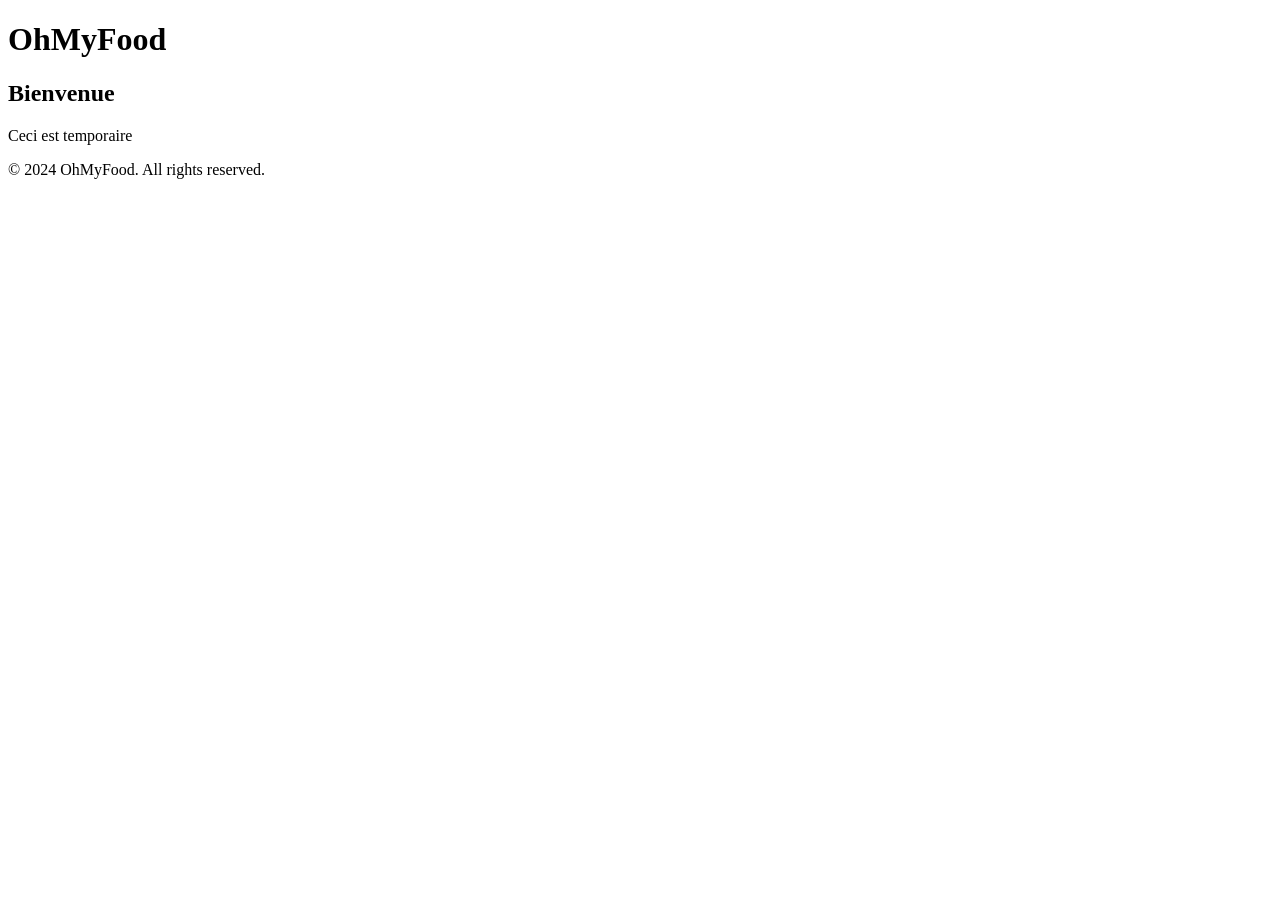
==== index.html @ 4b236a18 "modif test" ====
<!DOCTYPE html>
<html lang="fr">
<head>
    <meta charset="UTF-8">
    <meta name="viewport" content="width=device-width, initial-scale=1.0">
    <title>OhMyFood</title>
    <link rel="stylesheet" href="styles.css">
</head>
<body>
    <header>
        <h1>OhMyFood</h1>
    </header>
    <main>
        <section>
            <h2>Bienvenue</h2>
            <p>Ceci est temporaire</p>
        </section>
    </main>
    <footer>
        <p>&copy; 2024 OhMyFood. All rights reserved.</p>
    </footer>
</body>
</html>
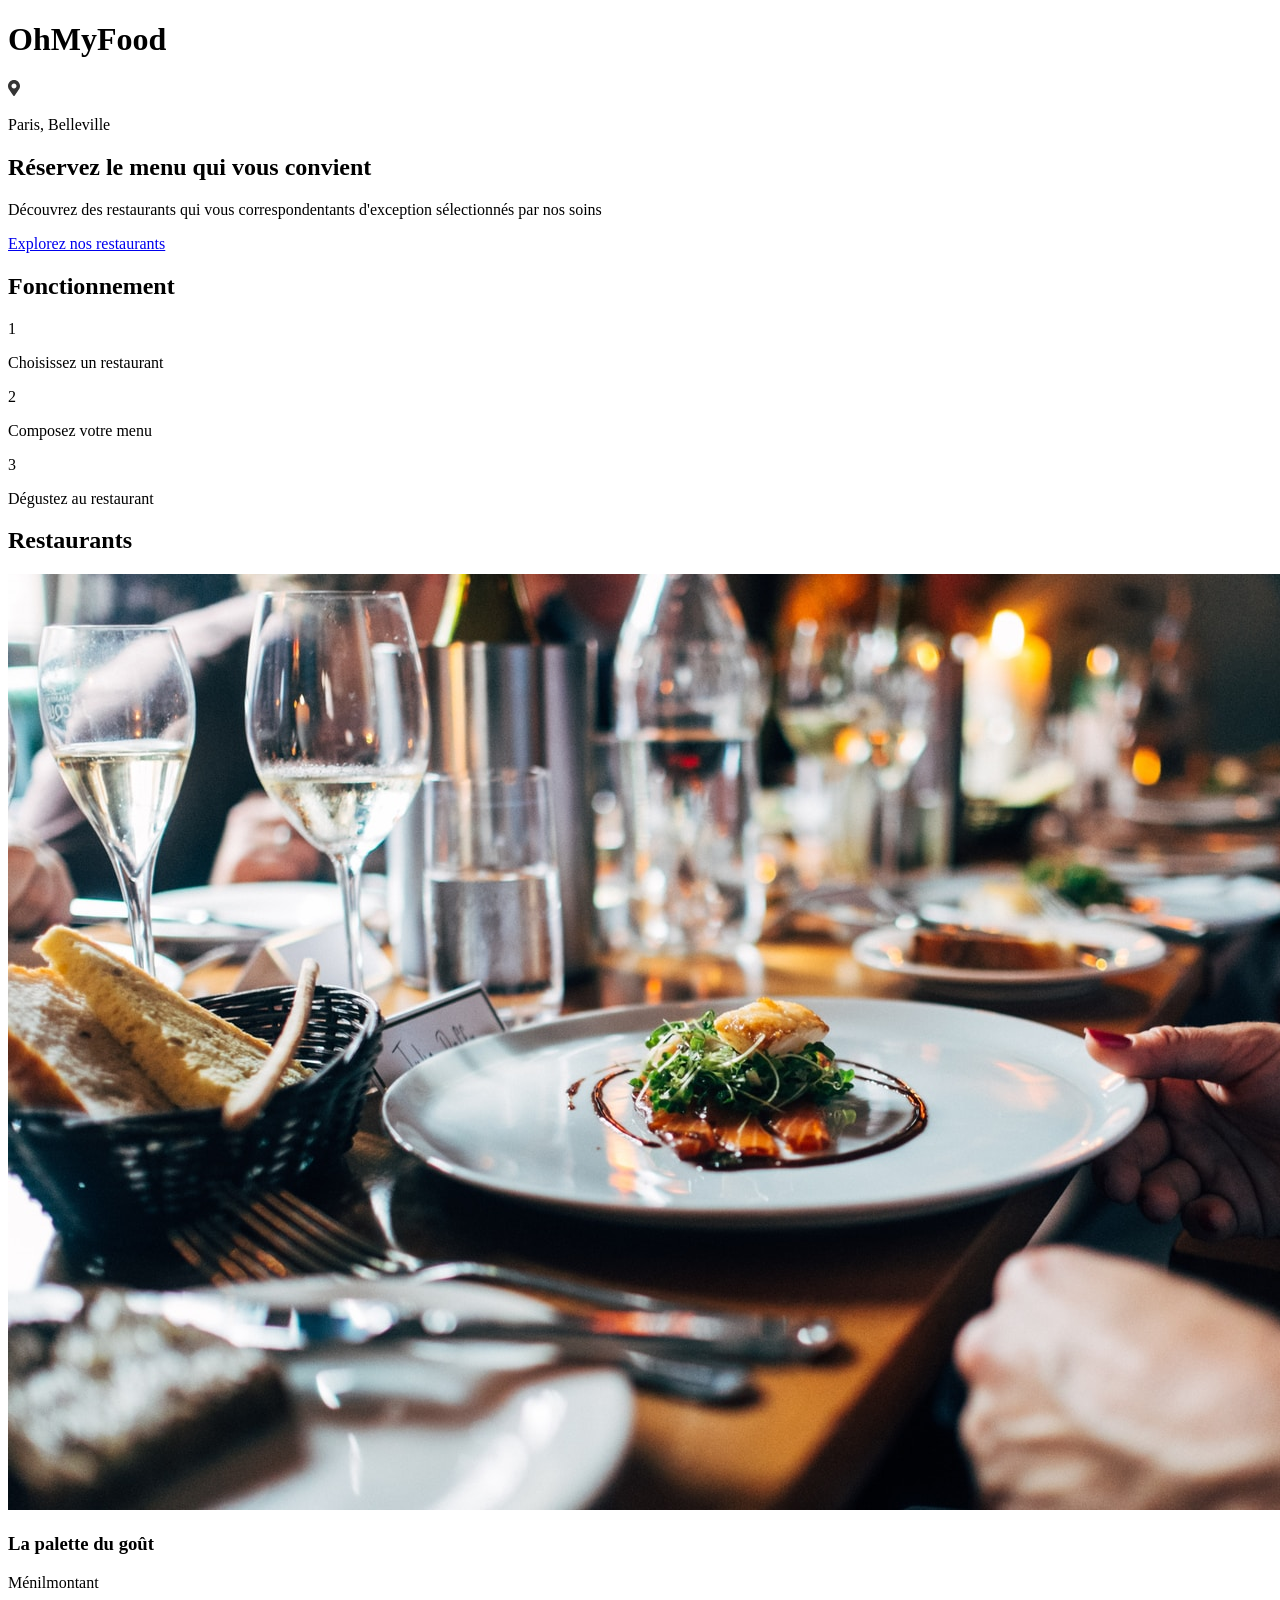
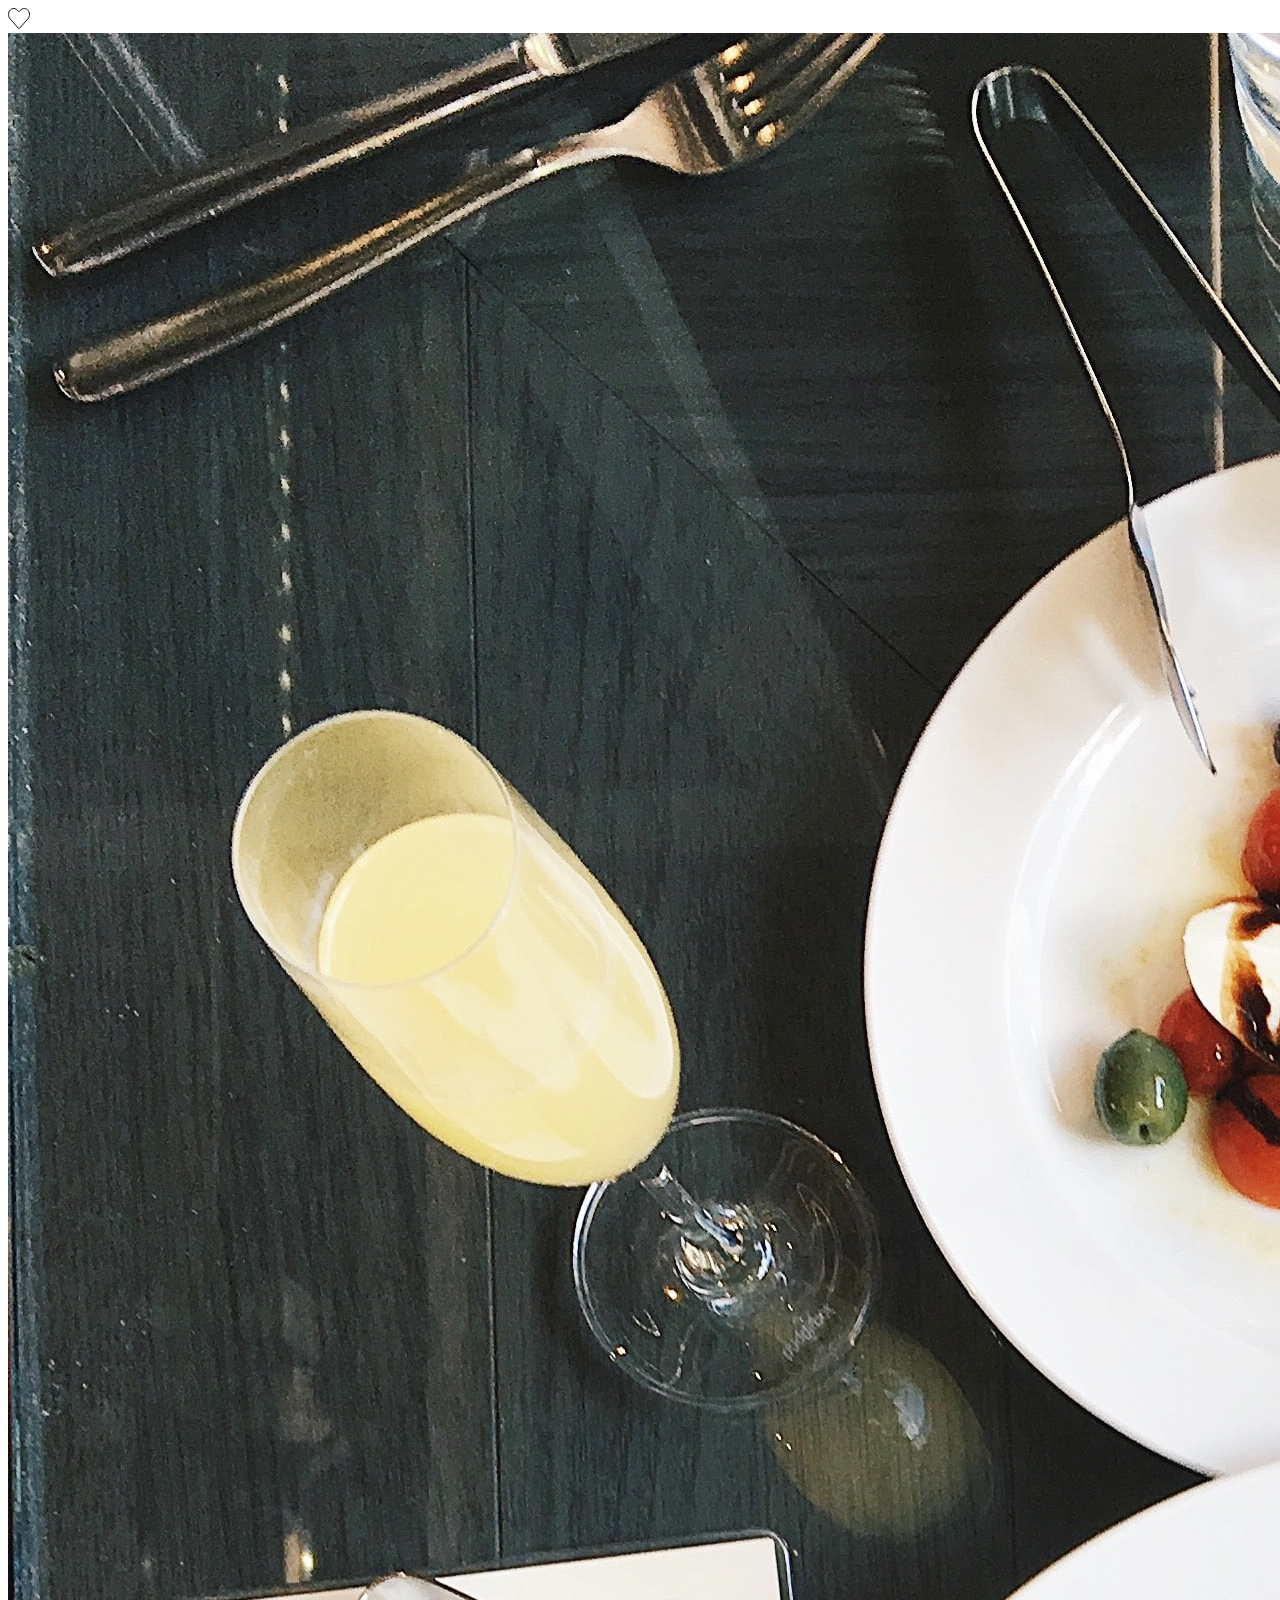
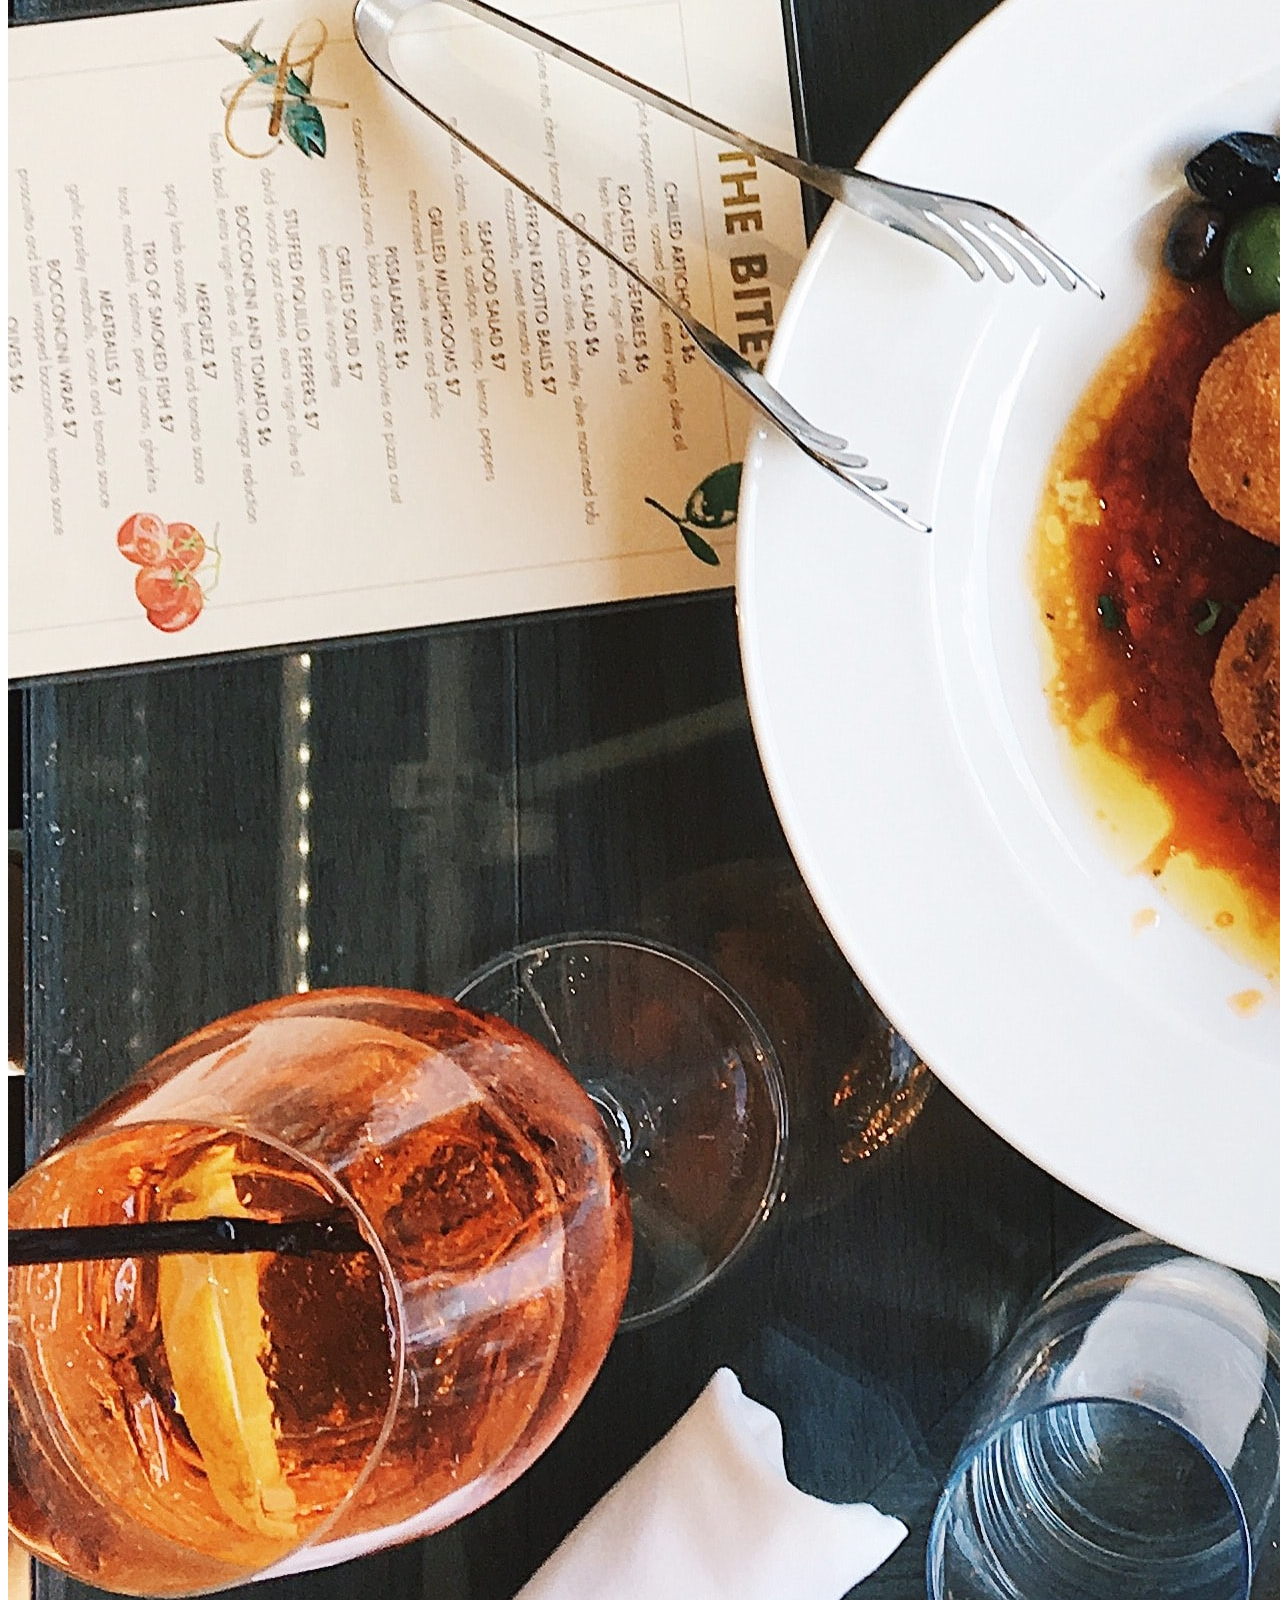
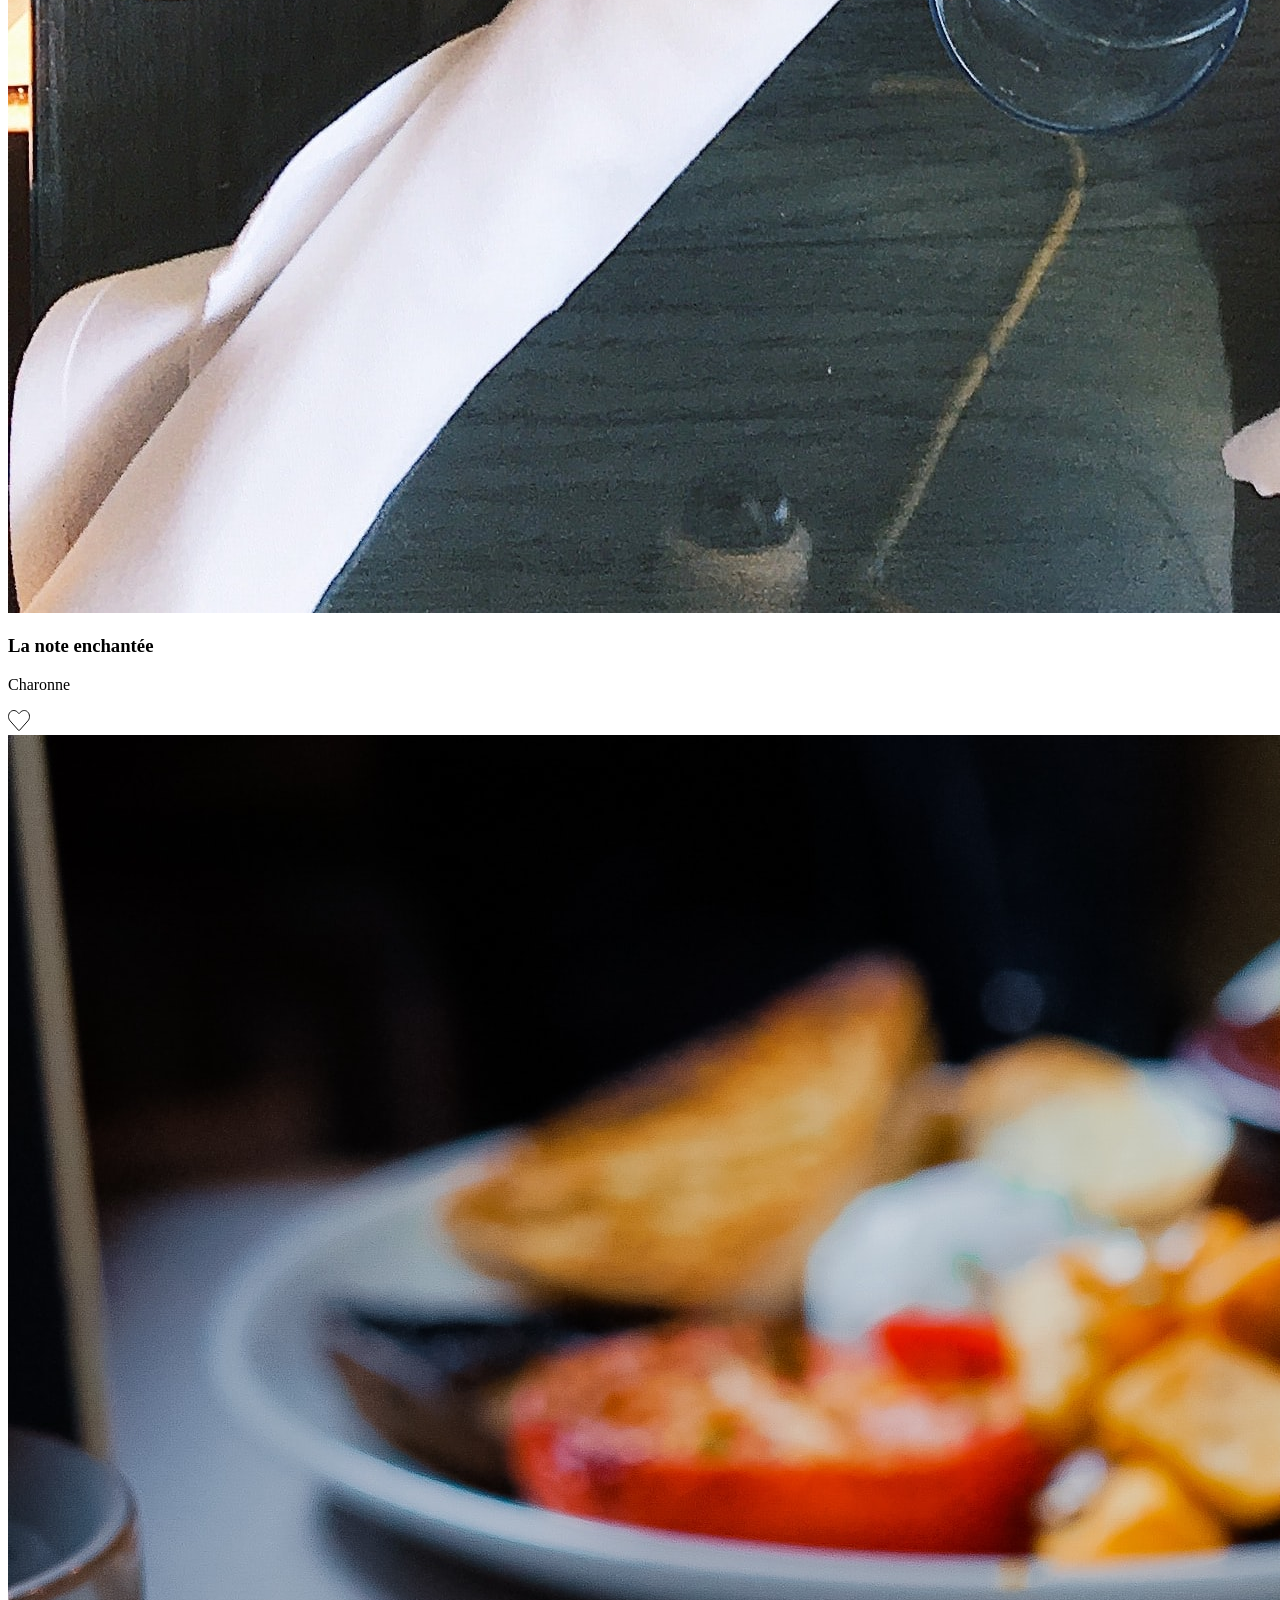
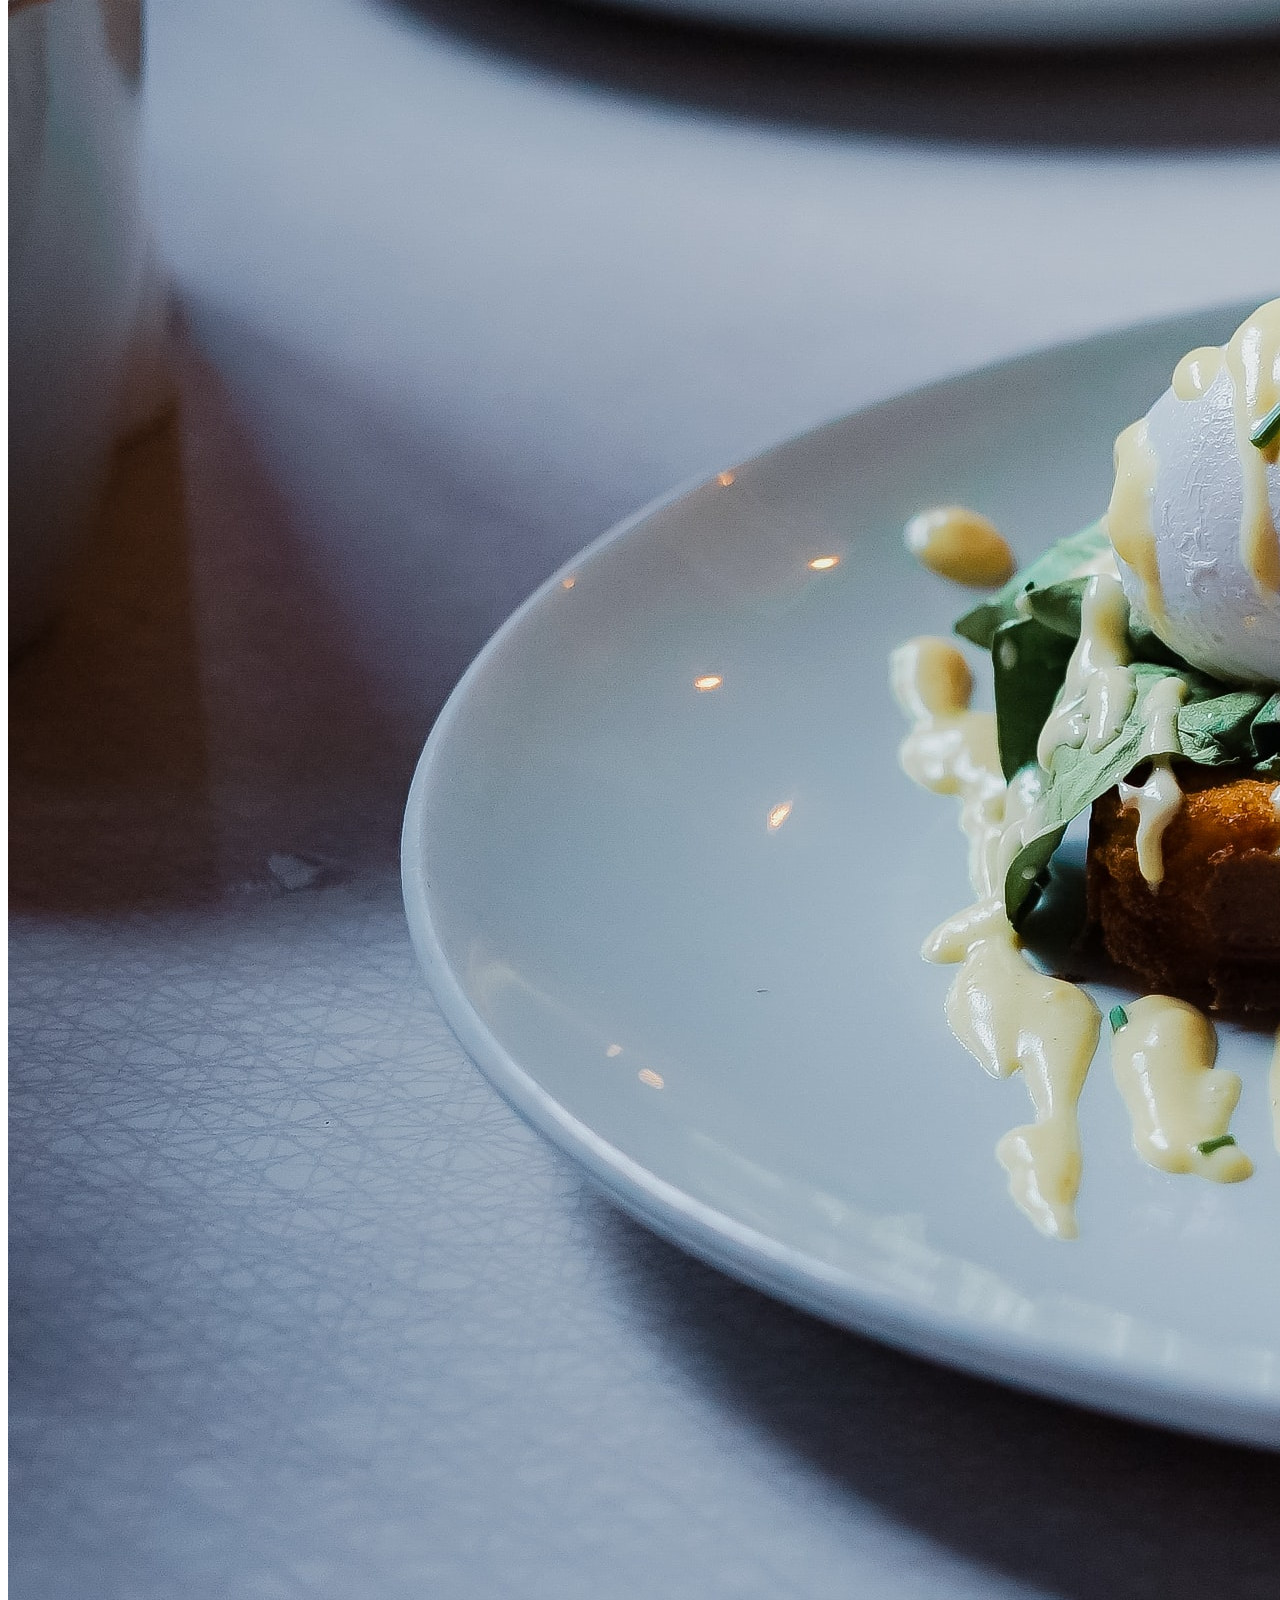
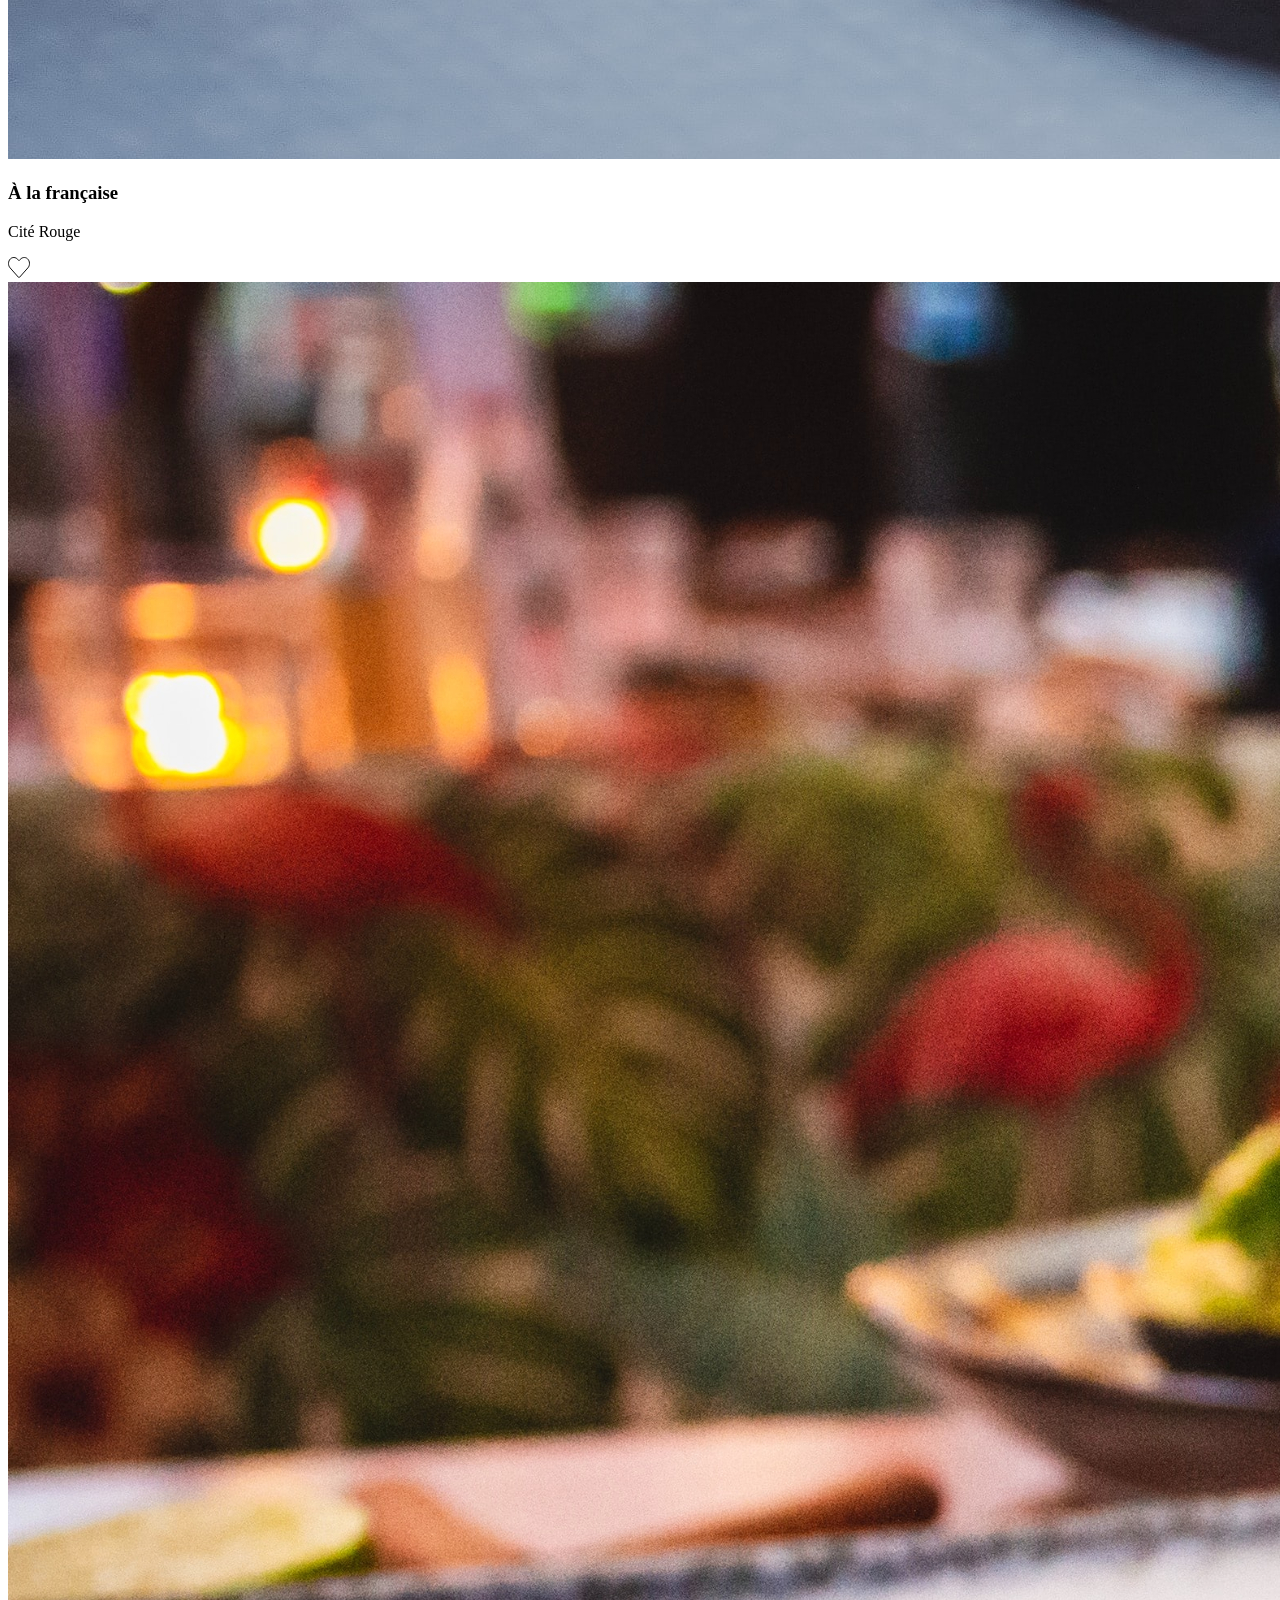
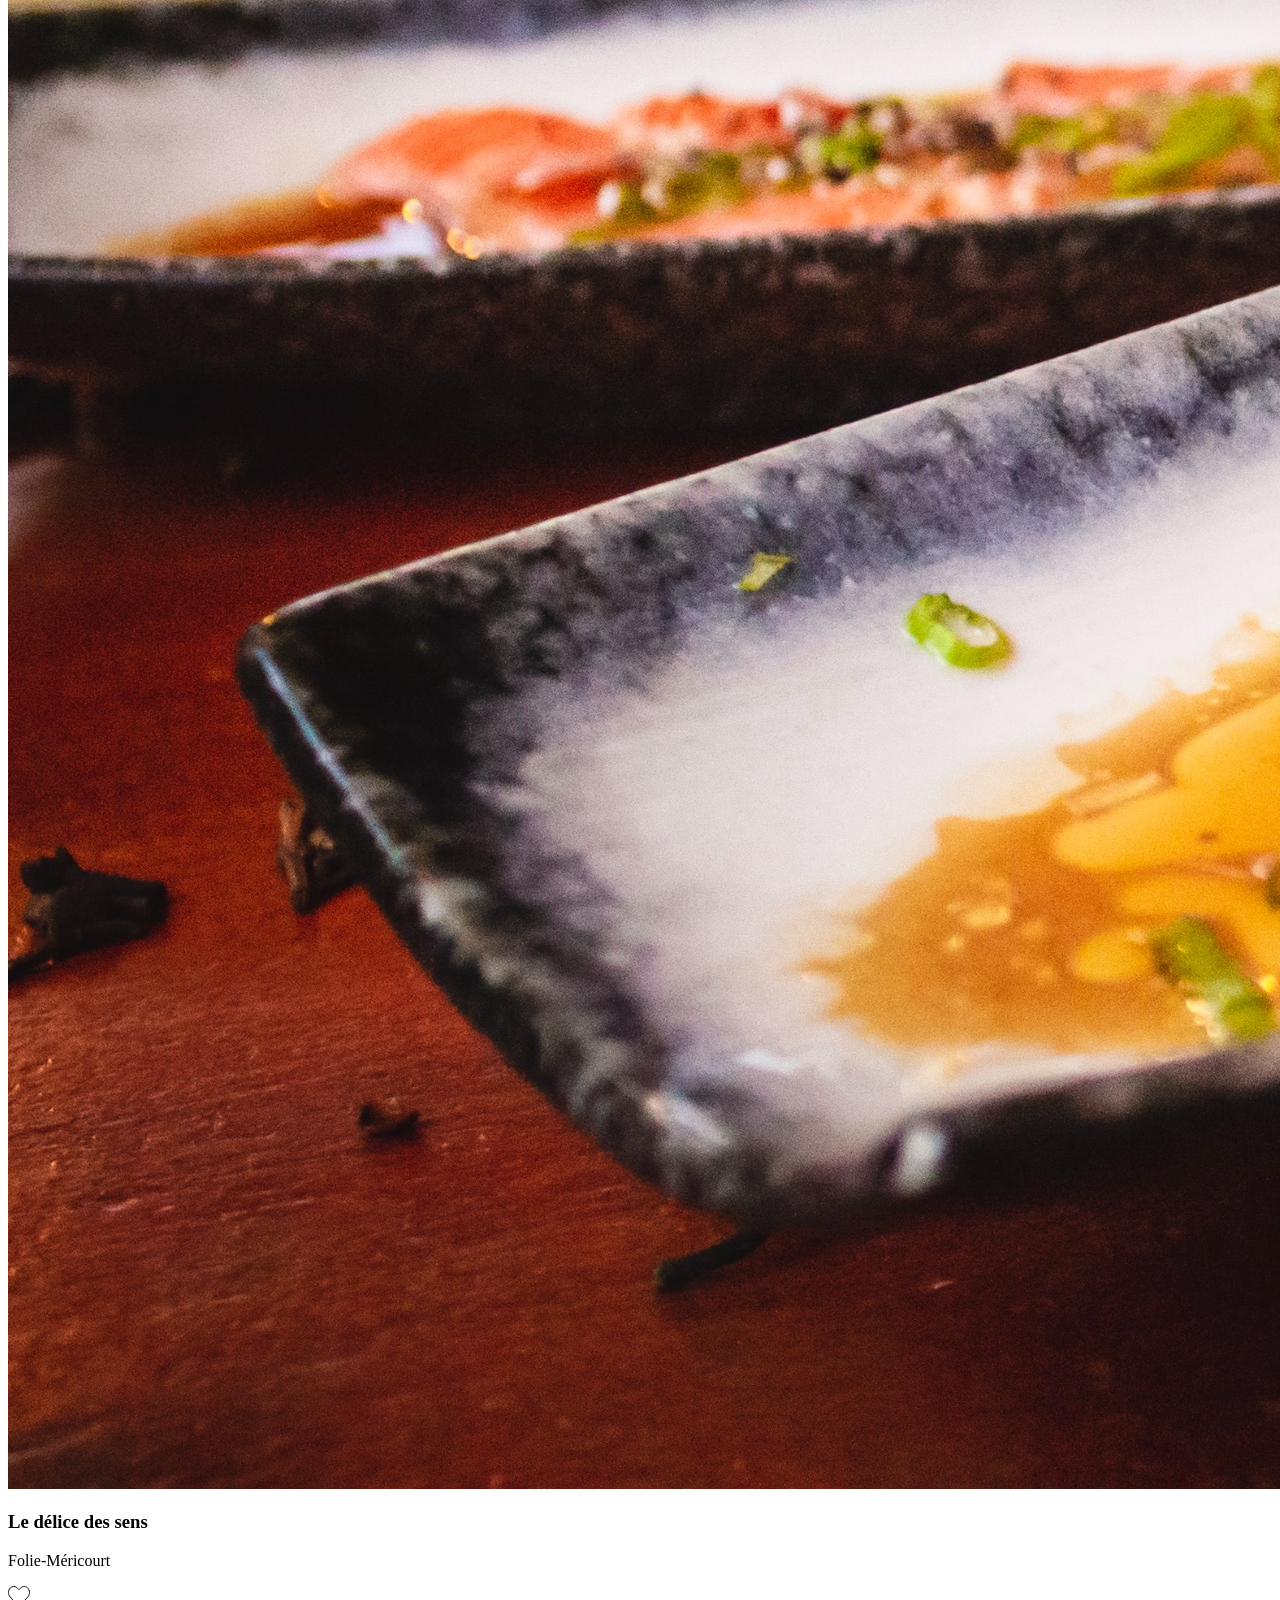
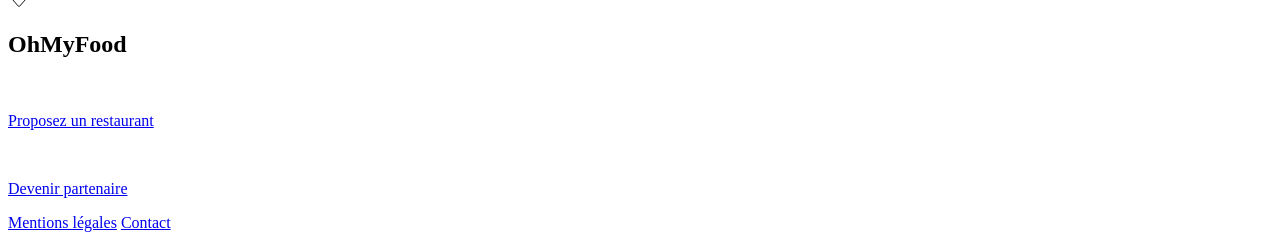
==== commit 417cc868: "Contenu de base accueil" ====
--- a/index.html
+++ b/index.html
@@ -9,15 +9,105 @@
 <body>
     <header>
         <h1>OhMyFood</h1>
+        <div>
+            <img src="/assets/icons/Pin.svg" alt="icone localisation">
+            <p>Paris, Belleville</p>
+        </div>
+        <div>
+            <h2>Réservez le menu qui vous convient</h2>
+            <p>Découvrez des restaurants qui vous correspondentants d'exception sélectionnés par nos soins</p>
+            <a href="#" class="btn">Explorez nos restaurants</a>
+        </div>
     </header>
     <main>
         <section>
-            <h2>Bienvenue</h2>
-            <p>Ceci est temporaire</p>
+            <h2>Fonctionnement</h2>
+            <div class="steps">
+                <div class="step-card">
+                    <p>1</p>
+                    <div>
+                        <i class="fa-solid fa-mobile-screen-button"></i>
+                        <p>Choisissez un restaurant</h3>
+                    </div>
+                </div>
+                <div class="step-card">
+                    <p>2</p>
+                    <div>
+                        <i class="fa-solid fa-list-ul"></i>
+                        <p>Composez votre menu</h3>
+                    </div>
+                </div>
+                <div class="step-card">
+                    <p>3</p>
+                    <div>
+                        <i class="fa-solid fa-store"></i>
+                        <p>Dégustez au restaurant</h3>
+                    </div>
+                </div>
+        </section>
+        <section>
+            <h2>Restaurants</h2>
+                <div class="restaurants">
+                    <div class="restaurant-card">
+                        <img src="/restaurants/resto1.jpg" alt="photo restaurant 1">
+                        <div class="restaurant-card-content">
+                            <div>
+                                <h3>La palette du goût</h3>
+                                <p>Ménilmontant</p>
+                            </div>
+                            <img src="/assets/icons/heart.svg">
+                        </div>
+                    </div>
+                    <div class="restaurant-card">
+                        <img src="/restaurants/resto2.jpg" alt="photo restaurant 2">
+                        <div class="restaurant-card-content">
+                            <div>
+                                <h3>La note enchantée</h3>
+                                <p>Charonne</p>
+                            </div>
+                            <img src="/assets/icons/heart.svg">
+                        </div>
+                    </div>
+                    <div class="restaurant-card">
+                        <img src="/restaurants/resto3.jpg" alt="photo restaurant 3">
+                        <div class="restaurant-card-content">
+                            <div>
+                                <h3>À la française</h3>
+                                <p>Cité Rouge</p>
+                            </div>
+                            <img src="/assets/icons/heart.svg">
+                        </div>
+                    </div>
+                    <div class="restaurant-card">
+                        <img src="/restaurants/resto4.jpg" alt="photo restaurant 4">
+                        <div class="restaurant-card-content">
+                            <div>
+                                <h3>Le délice des sens</h3>
+                                <p>Folie-Méricourt</p>
+                            </div>
+                            <img src="/assets/icons/heart.svg">
+                        </div>
+                    </div>
         </section>
     </main>
     <footer>
-        <p>&copy; 2024 OhMyFood. All rights reserved.</p>
+        <h2>OhMyFood</h2>
+        <div>
+            <a href="#">
+                <div>
+                    <img src="/assets/icons/ustensils.svg"></i>
+                    <p>Proposez un restaurant</p>
+                </div>
+            </a>
+            <a href="#">
+                <div>
+                    <img src="/assets/icons/handshake.svg"></i>
+                    <p>Devenir partenaire</p>
+                </div>
+            </a>
+            <a href="#">Mentions légales</a>
+            <a href="#">Contact</a>
+        </div>
     </footer>
 </body>
 </html>
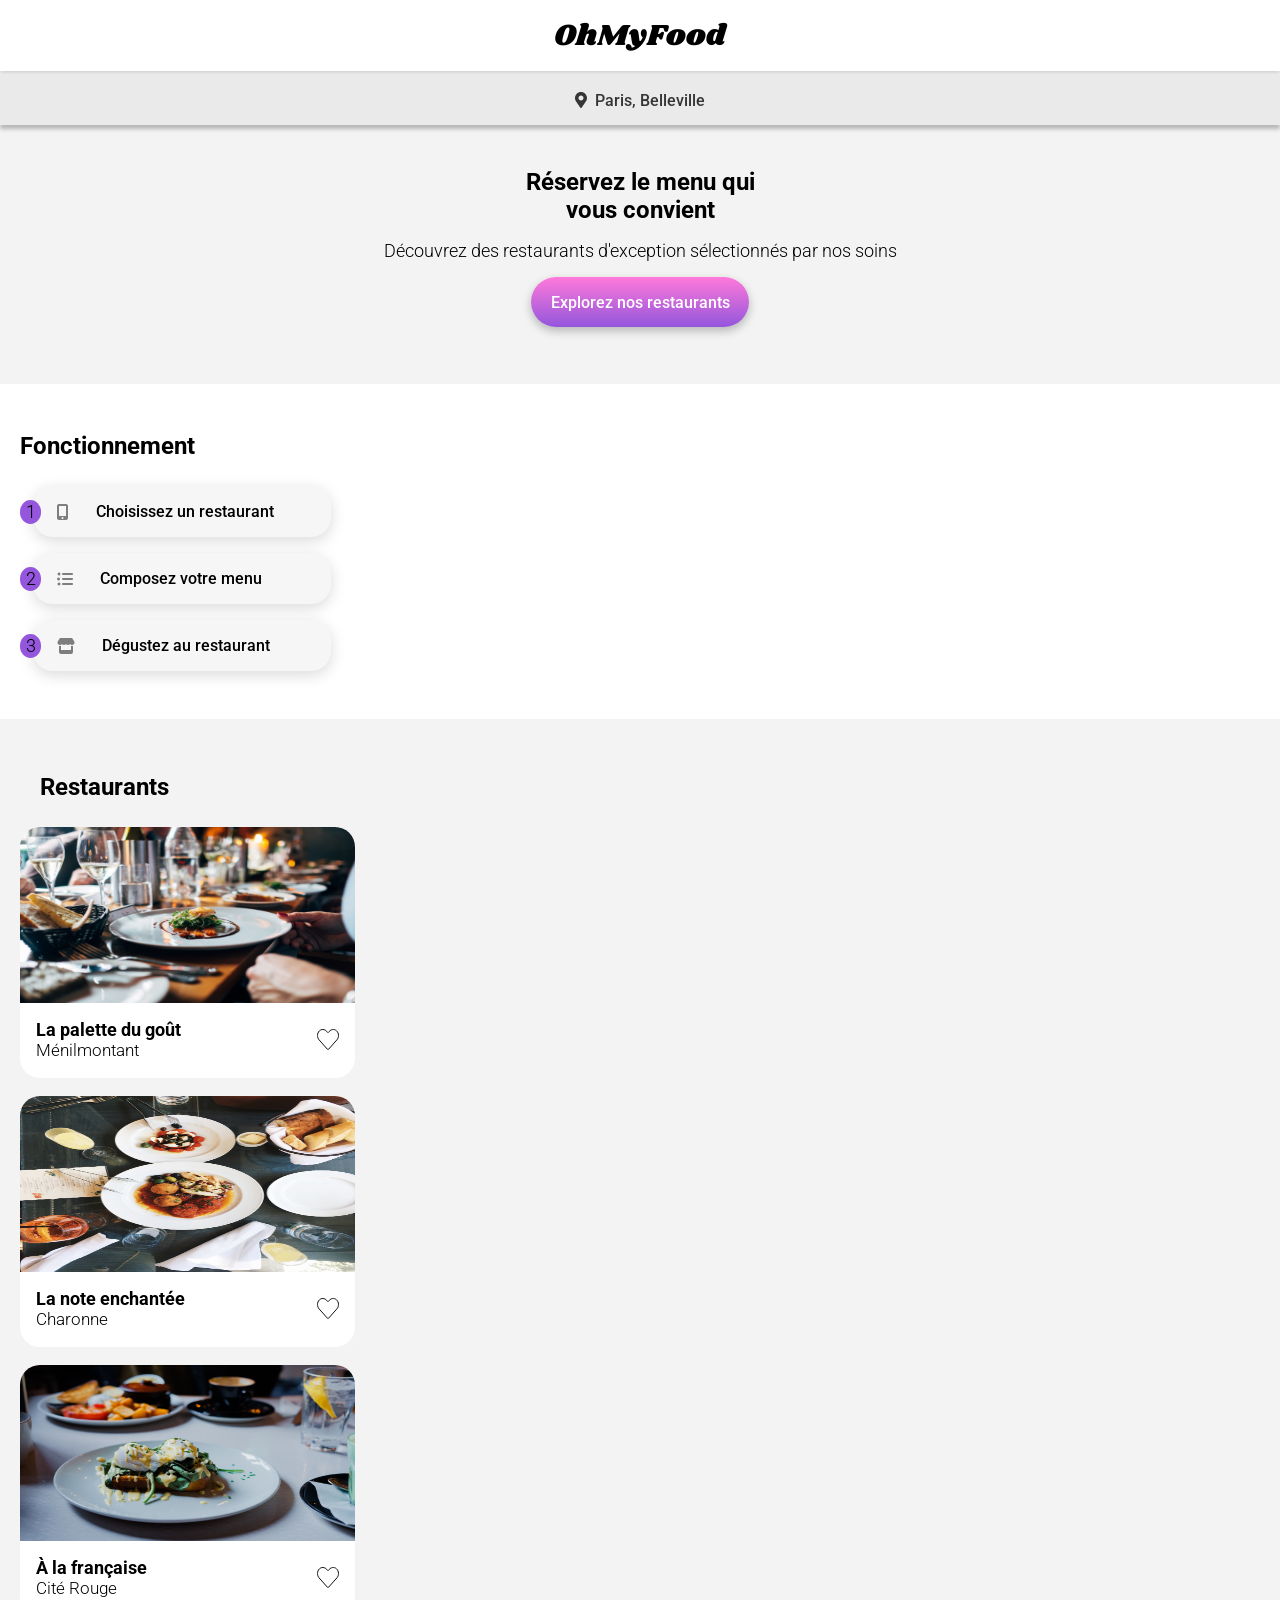
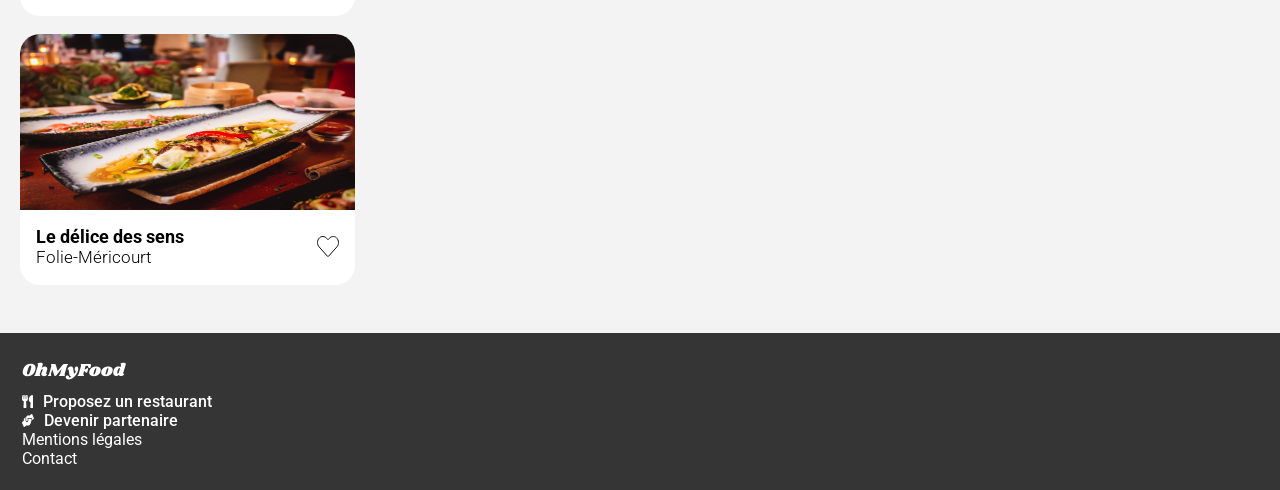
==== commit 3905c82c: "Index complet + css 90%" ====
--- a/index.html
+++ b/index.html
@@ -4,54 +4,60 @@
     <meta charset="UTF-8">
     <meta name="viewport" content="width=device-width, initial-scale=1.0">
     <title>OhMyFood</title>
-    <link rel="stylesheet" href="styles.css">
+    <link rel="stylesheet" href="sass/index-style.css">
+    <link rel="preconnect" href="https://fonts.googleapis.com">
+    <link rel="preconnect" href="https://fonts.gstatic.com" crossorigin>
+    <link href="https://fonts.googleapis.com/css2?family=Roboto:ital,wght@0,100..900;1,100..900&family=Shrikhand&display=swap" rel="stylesheet">
+    <link rel="stylesheet" href="https://cdnjs.cloudflare.com/ajax/libs/font-awesome/6.2.1/css/all.min.css" 
+    integrity="sha512-MV7K8+y+gLIBoVD59lQIYicR65iaqukzvf/nwasF0nqhPay5w/9lJmVM2hMDcnK1OnMGCdVK+iQrJ7lzPJQd1w==" 
+    crossorigin="anonymous" referrerpolicy="no-referrer">
 </head>
 <body>
     <header>
         <h1>OhMyFood</h1>
-        <div>
+        <div class="loc">
             <img src="/assets/icons/Pin.svg" alt="icone localisation">
             <p>Paris, Belleville</p>
         </div>
-        <div>
+        <div class="intro">
             <h2>Réservez le menu qui vous convient</h2>
-            <p>Découvrez des restaurants qui vous correspondentants d'exception sélectionnés par nos soins</p>
+            <p>Découvrez des restaurants d'exception sélectionnés par nos soins</p>
             <a href="#" class="btn">Explorez nos restaurants</a>
         </div>
     </header>
     <main>
-        <section>
+        <section class="fonctionnement">
             <h2>Fonctionnement</h2>
             <div class="steps">
                 <div class="step-card">
-                    <p>1</p>
-                    <div>
+                    <p class="step-number">1</p>
+                    <div class="step-card-content">
                         <i class="fa-solid fa-mobile-screen-button"></i>
                         <p>Choisissez un restaurant</h3>
                     </div>
                 </div>
                 <div class="step-card">
-                    <p>2</p>
-                    <div>
+                    <p class="step-number">2</p>
+                    <div class="step-card-content">
                         <i class="fa-solid fa-list-ul"></i>
                         <p>Composez votre menu</h3>
                     </div>
                 </div>
                 <div class="step-card">
-                    <p>3</p>
-                    <div>
+                    <p class="step-number">3</p>
+                    <div class="step-card-content">
                         <i class="fa-solid fa-store"></i>
                         <p>Dégustez au restaurant</h3>
                     </div>
                 </div>
         </section>
-        <section>
+        <section class="restaurants">
             <h2>Restaurants</h2>
-                <div class="restaurants">
+                <div class="restaurant-cards">
                     <div class="restaurant-card">
                         <img src="/restaurants/resto1.jpg" alt="photo restaurant 1">
                         <div class="restaurant-card-content">
-                            <div>
+                            <div class="restaurant-card-txt">
                                 <h3>La palette du goût</h3>
                                 <p>Ménilmontant</p>
                             </div>
@@ -61,7 +67,7 @@
                     <div class="restaurant-card">
                         <img src="/restaurants/resto2.jpg" alt="photo restaurant 2">
                         <div class="restaurant-card-content">
-                            <div>
+                            <div class="restaurant-card-txt">
                                 <h3>La note enchantée</h3>
                                 <p>Charonne</p>
                             </div>
@@ -71,7 +77,7 @@
                     <div class="restaurant-card">
                         <img src="/restaurants/resto3.jpg" alt="photo restaurant 3">
                         <div class="restaurant-card-content">
-                            <div>
+                            <div class="restaurant-card-txt">
                                 <h3>À la française</h3>
                                 <p>Cité Rouge</p>
                             </div>
@@ -81,7 +87,7 @@
                     <div class="restaurant-card">
                         <img src="/restaurants/resto4.jpg" alt="photo restaurant 4">
                         <div class="restaurant-card-content">
-                            <div>
+                            <div class="restaurant-card-txt">
                                 <h3>Le délice des sens</h3>
                                 <p>Folie-Méricourt</p>
                             </div>
@@ -94,16 +100,12 @@
         <h2>OhMyFood</h2>
         <div>
             <a href="#">
-                <div>
                     <img src="/assets/icons/ustensils.svg"></i>
                     <p>Proposez un restaurant</p>
-                </div>
             </a>
             <a href="#">
-                <div>
                     <img src="/assets/icons/handshake.svg"></i>
                     <p>Devenir partenaire</p>
-                </div>
             </a>
             <a href="#">Mentions légales</a>
             <a href="#">Contact</a>
--- a/sass/index-style.css
+++ b/sass/index-style.css
@@ -0,0 +1,257 @@
+.fa-solid {
+  color: #7E7E7E;
+}
+
+body {
+  padding: 0px;
+  margin: 0px;
+  width: 100%;
+  background-color: #f3f3f3;
+}
+
+header {
+  display: flex;
+  flex-direction: column;
+  align-items: center;
+  justify-content: center;
+  padding: 0px;
+  gap: 4px;
+}
+header h2 {
+  text-align: center;
+}
+header p {
+  text-align: center;
+}
+
+h1 {
+  font-family: "Shrikhand", serif;
+  font-size: 30px;
+  font-weight: 400;
+  text-align: center;
+  background-color: white;
+  width: 100%;
+  margin: 0;
+  padding: 14px 0px 13px 0px;
+  box-shadow: 0px 2px 4px 0px rgba(0, 0, 0, 0.1490196078);
+}
+
+h2 {
+  font-family: "Roboto", sans-serif;
+  font-size: 24px;
+  font-weight: 700;
+}
+
+.loc {
+  width: 100%;
+  height: 50px;
+  background-color: #EAEAEA;
+  display: flex;
+  flex-direction: row;
+  align-items: center;
+  justify-content: center;
+  gap: 8px;
+  box-shadow: 0px 4px 4px 0px rgba(0, 0, 0, 0.2509803922);
+}
+.loc p {
+  font-family: "Roboto", sans-serif;
+  font-size: 16px;
+  font-weight: 500;
+  color: #353535;
+  margin: 0px;
+}
+
+.intro {
+  display: flex;
+  flex-direction: column;
+  align-items: center;
+  gap: 16px;
+  text-align: center;
+}
+.intro h2 {
+  padding-top: 39px;
+  margin: 0px;
+  width: 275px;
+}
+.intro p {
+  font-family: "Roboto", sans-serif;
+  margin: 0px;
+  padding: 0px 16px;
+  font-size: 18px;
+  font-weight: 300;
+}
+.intro a {
+  text-decoration: none;
+  text-align: center;
+  align-content: center;
+  color: white;
+  background: linear-gradient(0deg, #9356DC, #FF79DA);
+  width: 218px;
+  height: 50px;
+  border-radius: 25px;
+  font-family: "Roboto", sans-serif;
+  font-size: 16px;
+  font-weight: 500;
+  box-shadow: 0px 4px 10px 0px rgba(0, 0, 0, 0.2509803922);
+  margin-bottom: 57px;
+}
+.intro a:hover {
+  background: rgba(255, 255, 255, 0.5), linear-gradient(0deg, #9356DC, #FF79DA);
+  transition: background-color 0s ease-in-out;
+}
+
+.fonctionnement {
+  background-color: white;
+}
+.fonctionnement h2 {
+  padding: 48px 80px 26px 20px;
+  margin: 0px;
+}
+
+.steps {
+  display: flex;
+  flex-direction: column;
+  gap: 16px;
+  padding: 0px 20px 48px 20px;
+}
+.steps .step-card {
+  width: 335px;
+  display: flex;
+  flex-direction: row;
+  align-items: center;
+  gap: 16px;
+  margin: 0px;
+}
+.steps .step-card .step-number {
+  position: relative;
+  left: 0px;
+  font-family: "Roboto", sans-serif;
+  font-size: 18px;
+  font-weight: 300;
+  text-align: center;
+  align-content: center;
+  background-color: #9356DC;
+  width: 24px;
+  height: 24px;
+  border-radius: 50%;
+  margin: 0px;
+  z-index: 2;
+}
+.steps .step-card .step-card-content {
+  width: 100%;
+  position: relative;
+  left: -24px;
+  background-color: #F6F6F6;
+  border-radius: 20px;
+  box-shadow: 0px 4px 15px 0px rgba(0, 0, 0, 0.1490196078);
+  display: flex;
+  flex-direction: row;
+  align-items: center;
+  gap: 27px;
+  z-index: 1;
+}
+.steps .step-card .step-card-content i {
+  position: relative;
+  left: 24px;
+}
+.steps .step-card .step-card-content p {
+  position: relative;
+  left: 24px;
+  width: 211px;
+  padding-right: 38px;
+  font-family: "Roboto", sans-serif;
+  font-size: 16px;
+  font-weight: 500;
+}
+
+.restaurants {
+  display: flex;
+  flex-direction: column;
+  gap: 16px;
+  padding: 0px 20px 48px 20px;
+}
+.restaurants h2 {
+  padding: 54px 80px 10px 20px;
+  margin: 0px;
+}
+.restaurants .restaurant-cards {
+  display: flex;
+  flex-direction: column;
+  gap: 18px;
+}
+.restaurants .restaurant-cards .restaurant-card {
+  width: 335px;
+  height: 251px;
+  background-color: white;
+  border-radius: 20px;
+  display: flex;
+  flex-direction: column;
+}
+.restaurants .restaurant-cards .restaurant-card img {
+  border-top-left-radius: 20px;
+  border-top-right-radius: 20px;
+  height: 70%;
+}
+.restaurants .restaurant-cards .restaurant-card .restaurant-card-content {
+  padding: 16px;
+  display: flex;
+  flex-direction: row;
+  justify-content: space-between;
+  align-items: center;
+  gap: 8px;
+}
+.restaurants .restaurant-cards .restaurant-card .restaurant-card-content img {
+  width: 22px;
+  height: 21px;
+  border-radius: 0px;
+}
+.restaurants .restaurant-cards .restaurant-card .restaurant-card-content .restaurant-card-txt h3 {
+  font-family: "Roboto", sans-serif;
+  font-size: 18px;
+  font-weight: 700;
+  margin: 0px;
+}
+.restaurants .restaurant-cards .restaurant-card .restaurant-card-content .restaurant-card-txt p {
+  font-family: "Roboto", sans-serif;
+  font-size: 17px;
+  font-weight: 300;
+  margin: 0px;
+}
+
+footer {
+  background-color: #353535;
+  display: flex;
+  flex-direction: column;
+  align-items: flex-start;
+  justify-content: flex-start;
+  gap: 8px;
+  padding-top: 25px;
+  padding-left: 22px;
+  padding-bottom: 22px;
+}
+footer h2 {
+  font-family: "Shrikhand", cursive;
+  font-size: 18px;
+  font-weight: 500;
+  color: white;
+  margin: 0px;
+}
+footer a {
+  display: flex;
+  flex-direction: row;
+  text-decoration: none;
+  gap: 10px;
+  color: white;
+  font-family: "Roboto", sans-serif;
+  font-size: 16px;
+  font-weight: 400;
+}
+footer a p {
+  font-family: "Roboto", sans-serif;
+  font-size: 16px;
+  font-weight: 500;
+  color: white;
+  margin: 0px;
+}
+
+/*# sourceMappingURL=index-style.css.map */
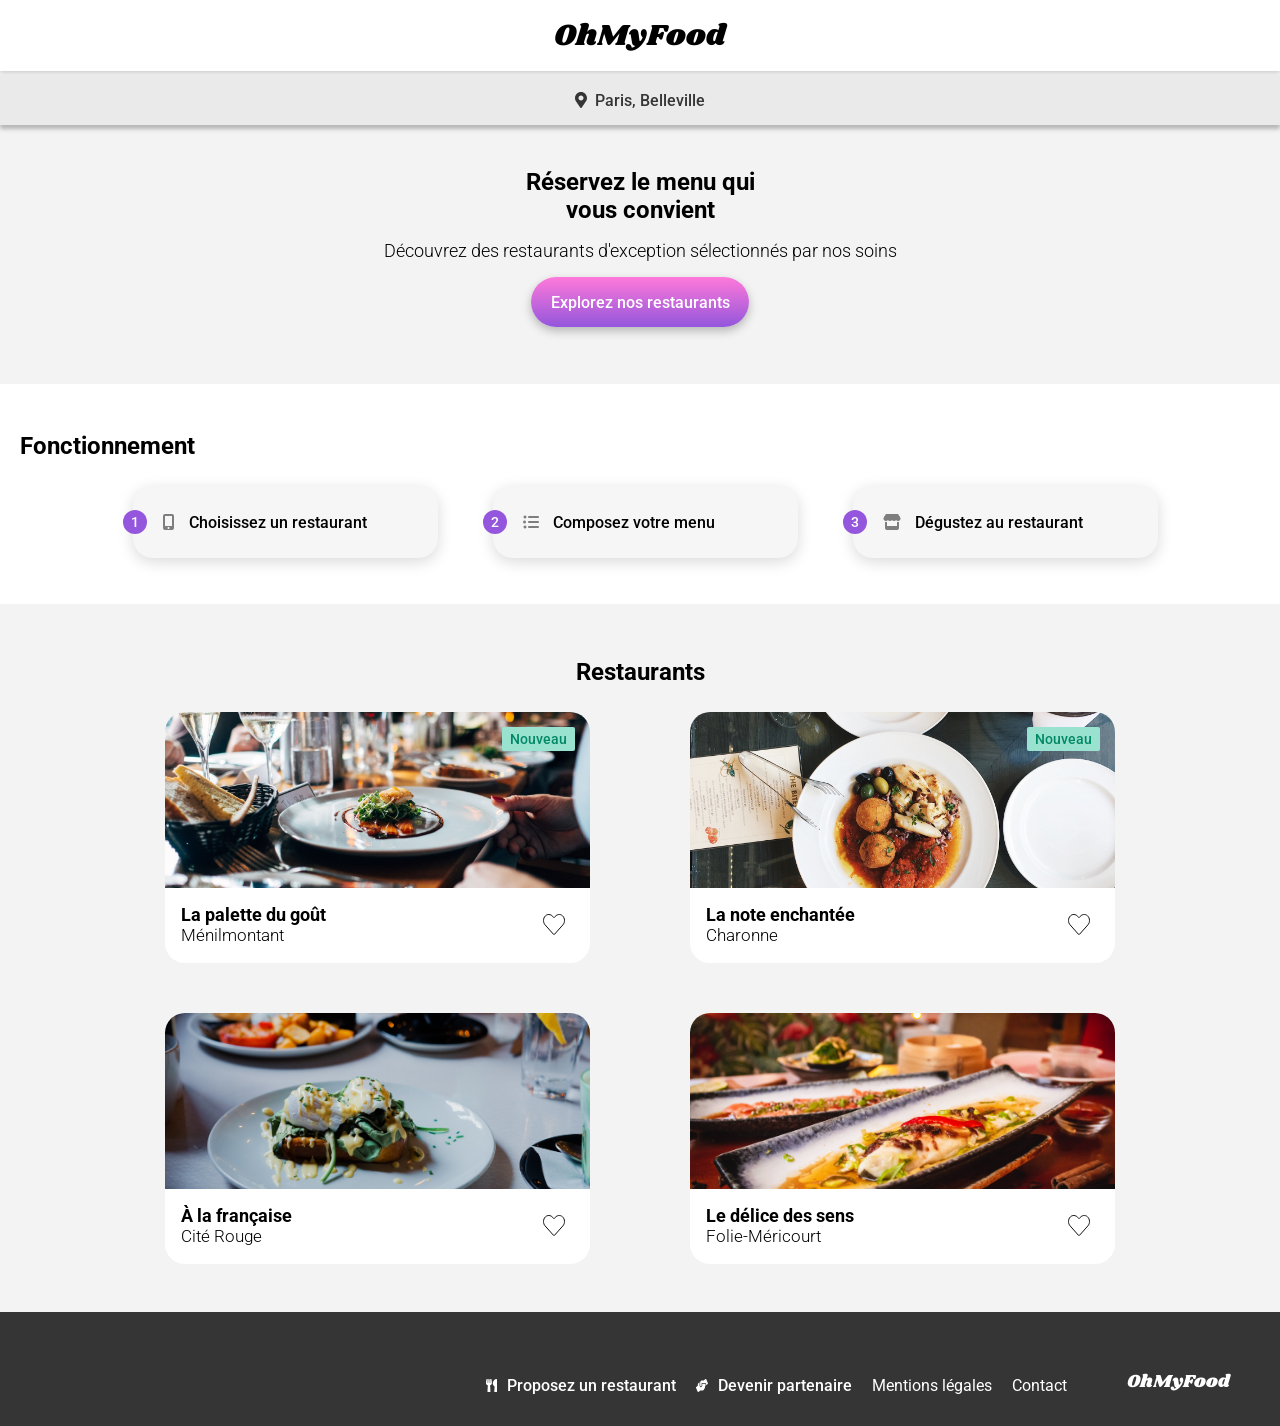
==== commit 134ded93: "Responsive accueil done" ====
--- a/index.html
+++ b/index.html
@@ -13,103 +13,125 @@
     crossorigin="anonymous" referrerpolicy="no-referrer">
 </head>
 <body>
-    <header>
-        <h1>OhMyFood</h1>
-        <div class="loc">
-            <img src="/assets/icons/Pin.svg" alt="icone localisation">
-            <p>Paris, Belleville</p>
+    <div class="loader">
+        <div class="square__container">
+            <div class="square"></div>
         </div>
-        <div class="intro">
-            <h2>Réservez le menu qui vous convient</h2>
-            <p>Découvrez des restaurants d'exception sélectionnés par nos soins</p>
-            <a href="#" class="btn">Explorez nos restaurants</a>
-        </div>
-    </header>
-    <main>
-        <section class="fonctionnement">
-            <h2>Fonctionnement</h2>
-            <div class="steps">
-                <div class="step-card">
-                    <p class="step-number">1</p>
-                    <div class="step-card-content">
-                        <i class="fa-solid fa-mobile-screen-button"></i>
-                        <p>Choisissez un restaurant</h3>
-                    </div>
+    </div>
+    <div class="contenu">
+        <header>
+            <h1>OhMyFood</h1>
+            <div class="loc">
+                <img src="/assets/icons/Pin.svg" alt="icone localisation">
+                <p>Paris, Belleville</p>
+            </div>
+            <div class="intro">
+                <h2>Réservez le menu qui vous convient</h2>
+                <p>Découvrez des restaurants d'exception sélectionnés par nos soins</p>
+                <a href="#restaurants" class="btn">Explorez nos restaurants</a>
+            </div>
+        </header>
+        <main>
+            <section class="fonctionnement">
+                <h2>Fonctionnement</h2>
+                    <div class="steps"> 
+                        <div class="step__card">
+                            <p class="step__number">1</p>
+                            <div class="step__card-content">
+                                <i class="fa-solid fa-mobile-screen-button"></i>
+                                <p>Choisissez un restaurant</h3>
+                            </div>
+                        </div>
+                        <div class="step__card">
+                            <p class="step__number">2</p>
+                            <div class="step__card-content">
+                                <i class="fa-solid fa-list-ul"></i>
+                                <p>Composez votre menu</h3>
+                            </div>
+                        </div>
+                        <div class="step__card">
+                            <p class="step__number">3</p>
+                            <div class="step__card-content">
+                                <i class="fa-solid fa-store"></i>
+                                <p>Dégustez au restaurant</h3>
+                            </div>
+                        </div>
                 </div>
-                <div class="step-card">
-                    <p class="step-number">2</p>
-                    <div class="step-card-content">
-                        <i class="fa-solid fa-list-ul"></i>
-                        <p>Composez votre menu</h3>
-                    </div>
-                </div>
-                <div class="step-card">
-                    <p class="step-number">3</p>
-                    <div class="step-card-content">
-                        <i class="fa-solid fa-store"></i>
-                        <p>Dégustez au restaurant</h3>
-                    </div>
-                </div>
-        </section>
-        <section class="restaurants">
-            <h2>Restaurants</h2>
-                <div class="restaurant-cards">
-                    <div class="restaurant-card">
-                        <img src="/restaurants/resto1.jpg" alt="photo restaurant 1">
-                        <div class="restaurant-card-content">
-                            <div class="restaurant-card-txt">
-                                <h3>La palette du goût</h3>
-                                <p>Ménilmontant</p>
+            </section>
+            <section class="restaurants" id="restaurants">
+                <h2>Restaurants</h2>
+                    <div class="restaurants__cards">
+                        <a href="restaurant-1.html">
+                        <article class="restaurant__card">
+                            <p class="newLabel">Nouveau</p>
+                            <img src="/restaurants/resto1.jpg" alt="photo restaurant 1">
+                            <div class="restaurant__card-content">
+                                <div class="restaurant__card-txt">
+                                    <h3>La palette du goût</h3>
+                                    <p>Ménilmontant</p>
+                                </div>
+                                <img class="heart__noanim" src="/assets/icons/heart.svg">
+                                <img class="heart__anim" src="/assets/icons/heart_filled.svg">
                             </div>
-                            <img src="/assets/icons/heart.svg">
-                        </div>
-                    </div>
-                    <div class="restaurant-card">
-                        <img src="/restaurants/resto2.jpg" alt="photo restaurant 2">
-                        <div class="restaurant-card-content">
-                            <div class="restaurant-card-txt">
-                                <h3>La note enchantée</h3>
-                                <p>Charonne</p>
+                        </article>
+                        </a>
+                        <a href="restaurant-2.html">
+                        <article class="restaurant__card">
+                            <p class="newLabel">Nouveau</p>
+                            <img src="/restaurants/resto2.jpg" alt="photo restaurant 2">
+                            <div class="restaurant__card-content">
+                                <div class="restaurant__card-txt">
+                                    <h3>La note enchantée</h3>
+                                    <p>Charonne</p>
+                                </div>
+                                <img class="heart__noanim" src="/assets/icons/heart.svg">
+                                <img class="heart__anim" src="/assets/icons/heart_filled.svg">
                             </div>
-                            <img src="/assets/icons/heart.svg">
-                        </div>
-                    </div>
-                    <div class="restaurant-card">
-                        <img src="/restaurants/resto3.jpg" alt="photo restaurant 3">
-                        <div class="restaurant-card-content">
-                            <div class="restaurant-card-txt">
-                                <h3>À la française</h3>
-                                <p>Cité Rouge</p>
+                        </article>
+                        </a>
+                        <a href="restaurant-3.html">
+                        <article class="restaurant__card">
+                            <img src="/restaurants/resto3.jpg" alt="photo restaurant 3">
+                            <div class="restaurant__card-content">
+                                <div class="restaurant__card-txt">
+                                    <h3>À la française</h3>
+                                    <p>Cité Rouge</p>
+                                </div>
+                                <img class="heart__noanim" src="/assets/icons/heart.svg">
+                                <img class="heart__anim" src="/assets/icons/heart_filled.svg">
                             </div>
-                            <img src="/assets/icons/heart.svg">
-                        </div>
-                    </div>
-                    <div class="restaurant-card">
-                        <img src="/restaurants/resto4.jpg" alt="photo restaurant 4">
-                        <div class="restaurant-card-content">
-                            <div class="restaurant-card-txt">
-                                <h3>Le délice des sens</h3>
-                                <p>Folie-Méricourt</p>
+                        </article>
+                        </a>
+                        <a href="restaurant-4.html">
+                        <article class="restaurant__card">
+                            <img src="/restaurants/resto4.jpg" alt="photo restaurant 4">
+                            <div class="restaurant__card-content">
+                                <div class="restaurant__card-txt">
+                                    <h3>Le délice des sens</h3>
+                                    <p>Folie-Méricourt</p>
+                                </div>
+                                <img class="heart__noanim" src="/assets/icons/heart.svg">
+                                <img class="heart__anim" src="/assets/icons/heart_filled.svg">
                             </div>
-                            <img src="/assets/icons/heart.svg">
-                        </div>
-                    </div>
-        </section>
-    </main>
-    <footer>
-        <h2>OhMyFood</h2>
-        <div>
-            <a href="#">
-                    <img src="/assets/icons/ustensils.svg"></i>
-                    <p>Proposez un restaurant</p>
-            </a>
-            <a href="#">
-                    <img src="/assets/icons/handshake.svg"></i>
-                    <p>Devenir partenaire</p>
-            </a>
-            <a href="#">Mentions légales</a>
-            <a href="#">Contact</a>
-        </div>
-    </footer>
+                        </article>
+                        </a>
+            </section>
+        </main>
+        <footer>
+            <h2>OhMyFood</h2>
+            <div>
+                <a href="#">
+                        <img src="/assets/icons/ustensils.svg"></i>
+                        <p>Proposez un restaurant</p>
+                </a>
+                <a href="#">
+                        <img src="/assets/icons/handshake.svg"></i>
+                        <p>Devenir partenaire</p>
+                </a>
+                <a href="#">Mentions légales</a>
+                <a href="#">Contact</a>
+            </div>
+        </footer>
+    </div>
 </body>
 </html>
--- a/sass/index-style.css
+++ b/sass/index-style.css
@@ -1,3 +1,47 @@
+@charset "UTF-8";
+.loader {
+  background: white;
+  width: 99.9vw;
+  height: 100vh;
+  position: absolute;
+  top: 0px;
+  left: 0px;
+  display: flex;
+  justify-content: center;
+  align-items: center;
+  align-content: center;
+  z-index: 10;
+  animation: loader-anim 0.05s 3s linear forwards;
+}
+.loader .square__container {
+  width: 200px;
+  height: 120px;
+  position: relative;
+  /* Le carré du loader*/
+}
+.loader .square__container .square {
+  width: 24px;
+  height: 24px;
+  background: #99E2D0;
+  offset-path: path("M 100 60 C 150 0, 200 0, 200 60 C 200 120, 150 120, 100 60 C 50 0, 0 0, 0 60 C 0 120, 50 120, 100 60");
+  animation: infini 1s cubic-bezier(0.8, 0.33, 0.34, 0.69) 4;
+}
+
+/* Animation du loader */
+@keyframes loader-anim {
+  to {
+    opacity: 0;
+    z-index: -1;
+  }
+}
+@keyframes infini {
+  from {
+    offset-distance: 0%;
+  }
+  to {
+    offset-distance: 100%;
+  }
+}
 .fa-solid {
   color: #7E7E7E;
 }
@@ -9,6 +53,10 @@
   background-color: #f3f3f3;
 }
 
+.contenu {
+  width: 100%;
+}
+
 header {
   display: flex;
   flex-direction: column;
@@ -19,6 +67,7 @@
 }
 header h2 {
   text-align: center;
+  width: 75%;
 }
 header p {
   text-align: center;
@@ -42,6 +91,11 @@
   font-weight: 700;
 }
 
+a {
+  text-decoration: none;
+  color: black;
+}
+
 .loc {
   width: 100%;
   height: 50px;
@@ -85,7 +139,7 @@
   text-align: center;
   align-content: center;
   color: white;
-  background: linear-gradient(0deg, #9356DC, #FF79DA);
+  background-image: linear-gradient(0deg, #9356DC, #FF79DA);
   width: 218px;
   height: 50px;
   border-radius: 25px;
@@ -94,14 +148,17 @@
   font-weight: 500;
   box-shadow: 0px 4px 10px 0px rgba(0, 0, 0, 0.2509803922);
   margin-bottom: 57px;
+  transition: background-image 300ms;
 }
 .intro a:hover {
-  background: rgba(255, 255, 255, 0.5), linear-gradient(0deg, #9356DC, #FF79DA);
-  transition: background-color 0s ease-in-out;
+  background-image: linear-gradient(0deg, rgb(174, 128.25, 228.75), rgb(255, 172, 232.0820895522));
 }
 
 .fonctionnement {
   background-color: white;
+  height: 440px;
+  display: flex;
+  flex-direction: column;
 }
 .fonctionnement h2 {
   padding: 48px 80px 26px 20px;
@@ -111,25 +168,31 @@
 .steps {
   display: flex;
   flex-direction: column;
+  justify-content: center;
+  align-items: center;
+  gap: 25px;
+  padding: 0px 20px 48px 20px;
+}
+.steps .step__card {
+  position: relative;
+  width: 335px;
+  height: 72px;
+  display: flex;
+  flex-direction: row;
+  align-items: center;
   gap: 16px;
-  padding: 0px 20px 48px 20px;
-}
-.steps .step-card {
-  width: 335px;
-  display: flex;
-  flex-direction: row;
-  align-items: center;
-  gap: 16px;
-  margin: 0px;
-}
-.steps .step-card .step-number {
-  position: relative;
-  left: 0px;
-  font-family: "Roboto", sans-serif;
-  font-size: 18px;
-  font-weight: 300;
+  margin: 0px;
+}
+.steps .step__card .step__number {
+  position: absolute;
+  left: 10px;
+  font-family: "Roboto", sans-serif;
+  font-size: 14px;
+  font-weight: 500;
+  color: white;
   text-align: center;
   align-content: center;
+  justify-content: center;
   background-color: #9356DC;
   width: 24px;
   height: 24px;
@@ -137,36 +200,68 @@
   margin: 0px;
   z-index: 2;
 }
-.steps .step-card .step-card-content {
-  width: 100%;
-  position: relative;
-  left: -24px;
+.steps .step__card .step__card-content {
+  width: calc(100% - 30px);
+  height: 100%;
+  position: relative;
+  left: 20px;
   background-color: #F6F6F6;
   border-radius: 20px;
   box-shadow: 0px 4px 15px 0px rgba(0, 0, 0, 0.1490196078);
   display: flex;
   flex-direction: row;
   align-items: center;
-  gap: 27px;
+  gap: 20px;
   z-index: 1;
-}
-.steps .step-card .step-card-content i {
-  position: relative;
-  left: 24px;
-}
-.steps .step-card .step-card-content p {
+  overflow: hidden;
+  white-space: nowrap;
+}
+.steps .step__card .step__card-content i {
+  position: relative;
+  left: 30px;
+}
+.steps .step__card .step__card-content p {
   position: relative;
   left: 24px;
   width: 211px;
-  padding-right: 38px;
   font-family: "Roboto", sans-serif;
   font-size: 16px;
   font-weight: 500;
 }
 
+.header_restaurants {
+  display: flex;
+  flex-direction: column;
+  align-items: center;
+  gap: 0px;
+}
+.header_restaurants img {
+  width: 100%;
+  height: 20%;
+  object-fit: cover;
+}
+.header_restaurants .title-bar {
+  background-color: white;
+  width: 100%;
+  display: flex;
+  flex-direction: row;
+  align-items: center;
+  gap: 8px;
+}
+.header_restaurants .title-bar .back-btn {
+  position: absolute;
+  left: 23px;
+  top: 24px;
+  text-decoration: none;
+  color: black;
+  background-color: white;
+}
+
 .restaurants {
   display: flex;
   flex-direction: column;
+  justify-content: center;
+  align-items: center;
   gap: 16px;
   padding: 0px 20px 48px 20px;
 }
@@ -174,12 +269,17 @@
   padding: 54px 80px 10px 20px;
   margin: 0px;
 }
-.restaurants .restaurant-cards {
-  display: flex;
-  flex-direction: column;
+.restaurants .restaurants__cards {
+  display: flex;
+  flex-direction: column;
+  flex-wrap: wrap;
   gap: 18px;
 }
-.restaurants .restaurant-cards .restaurant-card {
+.restaurants .restaurants__cards a {
+  width: 100%;
+}
+.restaurants .restaurants__cards .restaurant__card {
+  position: relative;
   width: 335px;
   height: 251px;
   background-color: white;
@@ -187,12 +287,28 @@
   display: flex;
   flex-direction: column;
 }
-.restaurants .restaurant-cards .restaurant-card img {
+.restaurants .restaurants__cards .restaurant__card .newLabel {
+  position: absolute;
+  right: 15px;
+  top: 15px;
+  background-color: #99E2D0;
+  color: #008766;
+  font-family: "Roboto", sans-serif;
+  font-size: 14px;
+  font-weight: 500;
+  padding: 4px 8px;
+  border-radius: 2px;
+  margin: 0px;
+  z-index: 2;
+}
+.restaurants .restaurants__cards .restaurant__card img {
   border-top-left-radius: 20px;
   border-top-right-radius: 20px;
   height: 70%;
-}
-.restaurants .restaurant-cards .restaurant-card .restaurant-card-content {
+  object-fit: cover;
+}
+.restaurants .restaurants__cards .restaurant__card .restaurant__card-content {
+  position: relative;
   padding: 16px;
   display: flex;
   flex-direction: row;
@@ -200,25 +316,60 @@
   align-items: center;
   gap: 8px;
 }
-.restaurants .restaurant-cards .restaurant-card .restaurant-card-content img {
+.restaurants .restaurants__cards .restaurant__card .restaurant__card-content img {
+  position: absolute;
+  right: 25px;
   width: 22px;
   height: 21px;
   border-radius: 0px;
 }
-.restaurants .restaurant-cards .restaurant-card .restaurant-card-content .restaurant-card-txt h3 {
+.restaurants .restaurants__cards .restaurant__card .restaurant__card-content .heart__noanim {
+  opacity: 1;
+  transition: opacity 200ms;
+}
+.restaurants .restaurants__cards .restaurant__card .restaurant__card-content .heart__noanim:hover {
+  opacity: 0;
+}
+.restaurants .restaurants__cards .restaurant__card .restaurant__card-content .heart__anim {
+  opacity: 0;
+  transition: opacity 200ms;
+}
+.restaurants .restaurants__cards .restaurant__card .restaurant__card-content .heart__anim:hover {
+  opacity: 1;
+}
+.restaurants .restaurants__cards .restaurant__card .restaurant__card-content .restaurant__card-txt h3 {
   font-family: "Roboto", sans-serif;
   font-size: 18px;
   font-weight: 700;
   margin: 0px;
 }
-.restaurants .restaurant-cards .restaurant-card .restaurant-card-content .restaurant-card-txt p {
+.restaurants .restaurants__cards .restaurant__card .restaurant__card-content .restaurant__card-txt p {
   font-family: "Roboto", sans-serif;
   font-size: 17px;
   font-weight: 300;
   margin: 0px;
 }
 
+.resto-titre {
+  display: flex;
+  flex-direction: row;
+  align-items: center;
+  justify-content: space-between;
+  padding: 16px 20px;
+}
+.resto-titre h2 {
+  font-family: "Roboto", sans-serif;
+  font-size: 24px;
+  font-weight: 700;
+  margin: 0px;
+}
+.resto-titre img {
+  width: 22px;
+  height: 21px;
+}
+
 footer {
+  height: 114px;
   background-color: #353535;
   display: flex;
   flex-direction: column;
@@ -239,6 +390,7 @@
 footer a {
   display: flex;
   flex-direction: row;
+  align-items: center;
   text-decoration: none;
   gap: 10px;
   color: white;
@@ -252,6 +404,69 @@
   font-weight: 500;
   color: white;
   margin: 0px;
+  white-space: nowrap;
+}
+
+@media (min-width: 920px) {
+  .fonctionnement {
+    height: 220px;
+  }
+  .steps {
+    flex-direction: row;
+  }
+  .steps .step__card {
+    flex-direction: row;
+  }
+  .restaurants h2 {
+    padding: 54px 20px 10px 20px;
+    margin: 0px;
+  }
+  .restaurants .restaurants__cards {
+    display: grid;
+    grid-template-columns: 49% 49%;
+    grid-template-rows: auto;
+    width: 70%;
+    height: 100%;
+    row-gap: 50px;
+    column-gap: 100px;
+    place-items: center;
+    place-content: center;
+  }
+  .restaurants .restaurants__cards .restaurant__card {
+    width: 100%;
+  }
+}
+@media (min-width: 1130px) {
+  .restaurants .restaurants__cards .restaurant__card {
+    width: 100%;
+    max-width: 490px;
+  }
+  footer {
+    flex-direction: row-reverse;
+    padding-right: 22px;
+    gap: 0px;
+    padding: 0px;
+  }
+  footer > div {
+    width: 100%;
+    display: flex;
+    justify-content: flex-end;
+    gap: 20px;
+    padding-right: 60px;
+    padding-top: 64px;
+  }
+  footer h2 {
+    padding-top: 57px;
+    padding-right: 25px;
+    margin-right: 25px;
+    font-size: 18px;
+  }
+  footer a {
+    width: auto;
+  }
+  footer a p {
+    width: auto;
+  }
 }
 
 /*# sourceMappingURL=index-style.css.map */
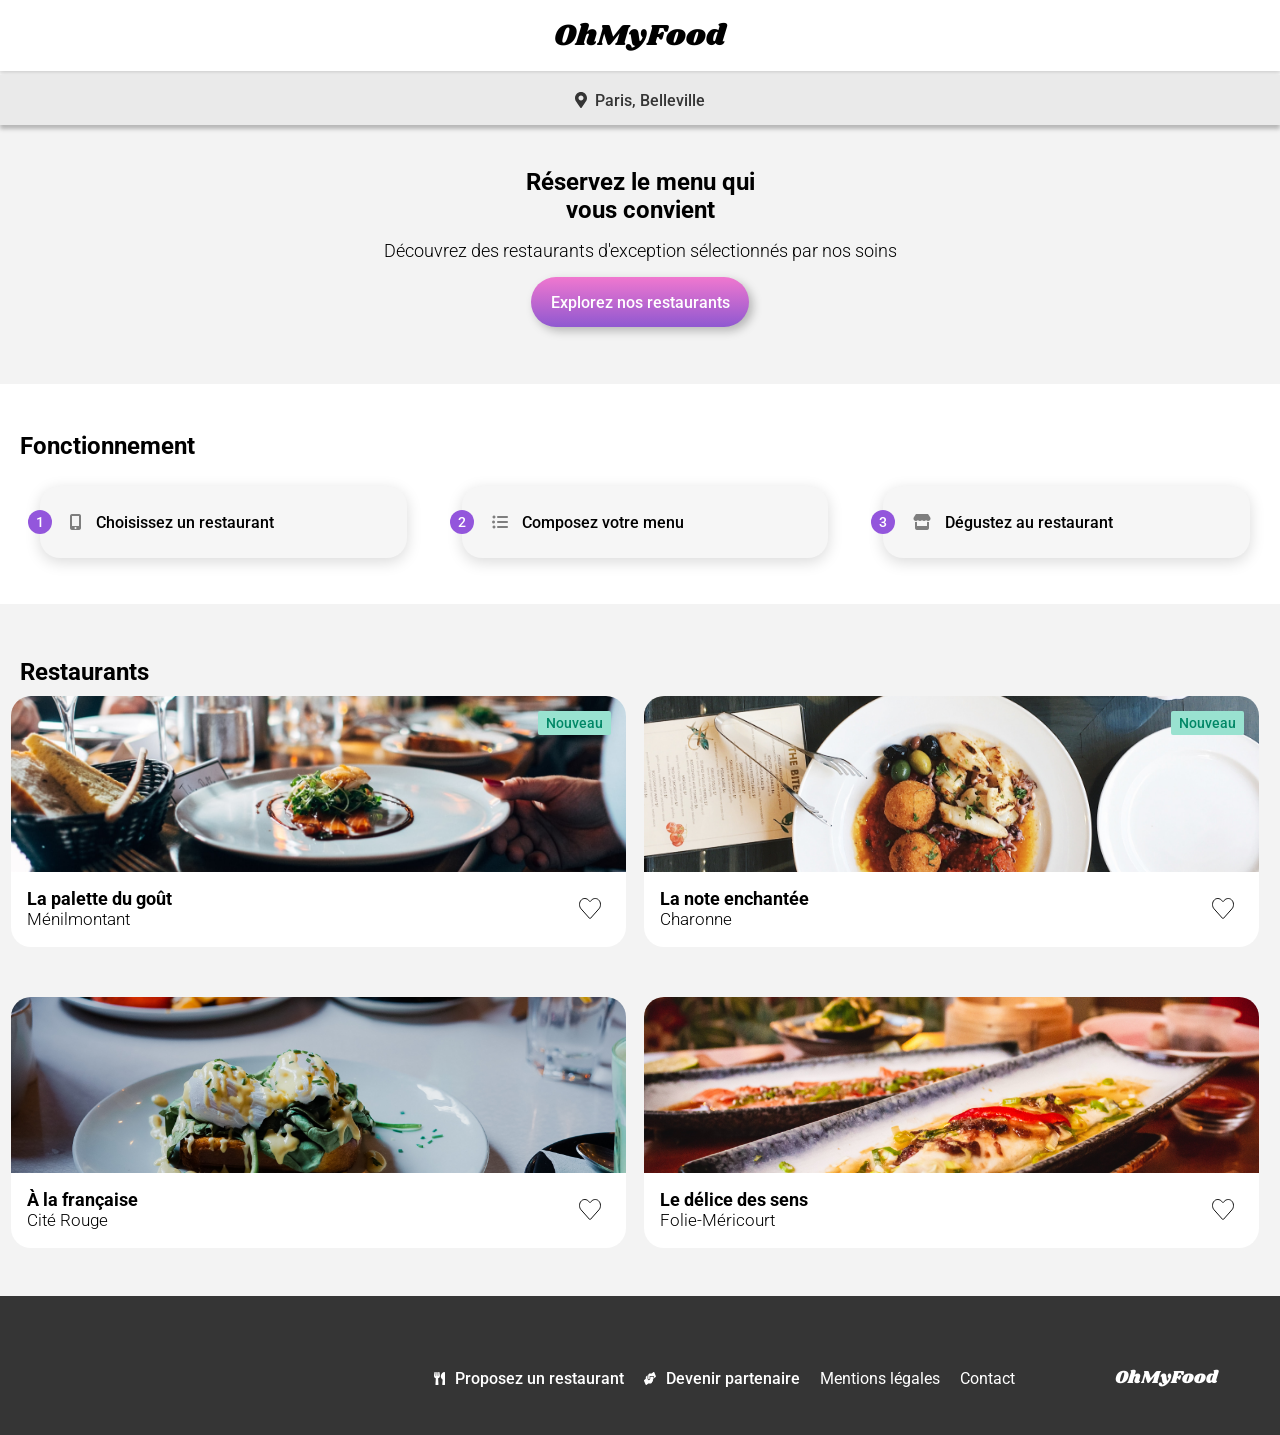
==== commit 5113e284: "peaufinage final, amélioration responsive" ====
--- a/index.html
+++ b/index.html
@@ -39,21 +39,21 @@
                             <p class="step__number">1</p>
                             <div class="step__card-content">
                                 <i class="fa-solid fa-mobile-screen-button"></i>
-                                <p>Choisissez un restaurant</h3>
+                                <p>Choisissez un restaurant</p>
                             </div>
                         </div>
                         <div class="step__card">
                             <p class="step__number">2</p>
                             <div class="step__card-content">
                                 <i class="fa-solid fa-list-ul"></i>
-                                <p>Composez votre menu</h3>
+                                <p>Composez votre menu</p>
                             </div>
                         </div>
                         <div class="step__card">
                             <p class="step__number">3</p>
                             <div class="step__card-content">
                                 <i class="fa-solid fa-store"></i>
-                                <p>Dégustez au restaurant</h3>
+                                <p>Dégustez au restaurant</p>
                             </div>
                         </div>
                 </div>
@@ -70,8 +70,8 @@
                                     <h3>La palette du goût</h3>
                                     <p>Ménilmontant</p>
                                 </div>
-                                <img class="heart__noanim" src="/assets/icons/heart.svg">
-                                <img class="heart__anim" src="/assets/icons/heart_filled.svg">
+                                <img class="heart__noanim" src="/assets/icons/heart.svg" alt="icone coeur vide">
+                                <img class="heart__anim" src="/assets/icons/heart_filled.svg" alt="icone coeur rempli">
                             </div>
                         </article>
                         </a>
@@ -84,8 +84,8 @@
                                     <h3>La note enchantée</h3>
                                     <p>Charonne</p>
                                 </div>
-                                <img class="heart__noanim" src="/assets/icons/heart.svg">
-                                <img class="heart__anim" src="/assets/icons/heart_filled.svg">
+                                <img class="heart__noanim" src="/assets/icons/heart.svg" alt="icone coeur vide">
+                                <img class="heart__anim" src="/assets/icons/heart_filled.svg" alt="icone coeur rempli">
                             </div>
                         </article>
                         </a>
@@ -97,8 +97,8 @@
                                     <h3>À la française</h3>
                                     <p>Cité Rouge</p>
                                 </div>
-                                <img class="heart__noanim" src="/assets/icons/heart.svg">
-                                <img class="heart__anim" src="/assets/icons/heart_filled.svg">
+                                <img class="heart__noanim" src="/assets/icons/heart.svg" alt="icone coeur vide">
+                                <img class="heart__anim" src="/assets/icons/heart_filled.svg" alt="icone coeur rempli">
                             </div>
                         </article>
                         </a>
@@ -110,22 +110,23 @@
                                     <h3>Le délice des sens</h3>
                                     <p>Folie-Méricourt</p>
                                 </div>
-                                <img class="heart__noanim" src="/assets/icons/heart.svg">
-                                <img class="heart__anim" src="/assets/icons/heart_filled.svg">
+                                <img class="heart__noanim" src="/assets/icons/heart.svg" alt="icone coeur vide">
+                                <img class="heart__anim" src="/assets/icons/heart_filled.svg" alt="icone coeur rempli">
                             </div>
                         </article>
                         </a>
+                    </div>
             </section>
         </main>
         <footer>
             <h2>OhMyFood</h2>
             <div>
                 <a href="#">
-                        <img src="/assets/icons/ustensils.svg"></i>
+                        <img src="/assets/icons/ustensils.svg" alt="icone de couverts">
                         <p>Proposez un restaurant</p>
                 </a>
                 <a href="#">
-                        <img src="/assets/icons/handshake.svg"></i>
+                        <img src="/assets/icons/handshake.svg" alt="icone de serrage de mains">
                         <p>Devenir partenaire</p>
                 </a>
                 <a href="#">Mentions légales</a>
--- a/sass/index-style.css
+++ b/sass/index-style.css
@@ -1,4 +1,28 @@
 @charset "UTF-8";
+@keyframes item__appear {
+  0% {
+    transform: scaleX(0);
+  }
+  100% {
+    transform: scaleX(1);
+  }
+}
+.heart__noanim {
+  opacity: 1;
+  transition: opacity 200ms;
+}
+.heart__noanim:hover {
+  opacity: 0;
+}
+
+.heart__anim {
+  opacity: 0;
+  transition: opacity 200ms;
+}
+.heart__anim:hover {
+  opacity: 1;
+}
+
 .loader {
   background: white;
   width: 99.9vw;
@@ -42,6 +66,194 @@
     offset-distance: 100%;
   }
 }
+.restaurant__main {
+  margin-top: -4rem;
+  border-radius: 2rem 2rem 0 0;
+  background-color: #f6f6f6;
+  z-index: 1;
+  position: relative;
+  width: 100%;
+  max-width: 1055px;
+}
+
+.resto__titre {
+  display: flex;
+  flex-direction: row;
+  justify-content: center;
+  gap: 24px;
+  padding: 16px 20px 0px 20px;
+  margin: 0px;
+}
+.resto__titre h2 {
+  font-family: "Shrikhand", serif;
+  font-size: 28px;
+  font-weight: 400;
+  margin: 0px;
+  padding-top: 16px;
+}
+.resto__titre div {
+  position: relative;
+  width: 22px;
+  height: 21px;
+  margin-right: 12px;
+  padding-top: 24px;
+  width: 22px;
+  height: 21px;
+  border-radius: 0px;
+}
+.resto__titre img {
+  width: 22px;
+  height: 21px;
+  margin-right: 12px;
+  padding-top: 24px;
+  position: absolute;
+  top: 0px;
+  width: 22px;
+  height: 21px;
+  border-radius: 0px;
+}
+
+.restaurant__image {
+  max-height: 383px;
+  width: 100%;
+  object-fit: cover;
+}
+.restaurant__image img {
+  width: 100%;
+  height: 100%;
+  object-fit: cover;
+}
+
+.resto__menu {
+  padding-bottom: 16px;
+  display: flex;
+  flex-direction: column;
+  gap: 16px;
+}
+.resto__menu h3 {
+  font-family: "Roboto", sans-serif;
+  font-size: 18px;
+  font-weight: 700;
+  margin: 0px;
+}
+.resto__menu p {
+  font-family: "Roboto", sans-serif;
+  font-size: 17px;
+  font-weight: 300;
+  margin: 0px;
+}
+.resto__menu .menu__partie {
+  width: 40px;
+  border-bottom: 3px #99E2D0 solid;
+  margin: 20px 20px 0px 20px;
+}
+.resto__menu .menu__item {
+  position: relative;
+  display: flex;
+  align-items: flex-end;
+  background-color: white;
+  border-radius: 15px;
+  width: auto;
+  height: auto;
+  margin: 0px 15px;
+  box-shadow: 0px 4.01px 15.04px 0px rgba(0, 0, 0, 0.1019607843);
+  overflow: hidden;
+  cursor: pointer;
+  gap: 15px;
+  animation: item__appear 300ms ease-out both;
+  transform-origin: right;
+}
+.resto__menu .menu__item--1 {
+  animation-delay: 100ms;
+}
+.resto__menu .menu__item--2 {
+  animation-delay: 200ms;
+}
+.resto__menu .menu__item--3 {
+  animation-delay: 300ms;
+}
+.resto__menu .menu__item--4 {
+  animation-delay: 400ms;
+}
+.resto__menu .menu__item--5 {
+  animation-delay: 500ms;
+}
+.resto__menu .menu__item--6 {
+  animation-delay: 600ms;
+}
+.resto__menu .menu__item--7 {
+  animation-delay: 700ms;
+}
+.resto__menu .menu__item--8 {
+  animation-delay: 800ms;
+}
+.resto__menu .menu__item--9 {
+  animation-delay: 900ms;
+}
+.resto__menu .menu__item--10 {
+  animation-delay: 1000ms;
+}
+.resto__menu .menu__item--11 {
+  animation-delay: 1100ms;
+}
+.resto__menu .menu__item--12 {
+  animation-delay: 1200ms;
+}
+.resto__menu .menu__item:hover .selection {
+  margin-right: 0px;
+}
+.resto__menu .menu__item .item__content {
+  max-width: 100%;
+  min-width: 10%;
+  display: flex;
+  flex-direction: column;
+  gap: 4px;
+  flex: 1;
+  padding: 15px;
+}
+.resto__menu .menu__item .item__content .item__name {
+  font-family: "Roboto", sans-serif;
+  font-size: 18px;
+  font-weight: 500;
+  margin: 0px;
+  white-space: nowrap;
+  overflow: hidden;
+  text-overflow: ellipsis;
+}
+.resto__menu .menu__item .item__content .item__description {
+  width: 75%;
+  font-family: "Roboto", sans-serif;
+  font-size: 15px;
+  font-weight: 300;
+  margin: 0px;
+  white-space: nowrap;
+  overflow: hidden;
+  text-overflow: ellipsis;
+}
+.resto__menu .menu__item .item__price {
+  font-family: "Roboto", sans-serif;
+  font-size: 15px;
+  font-weight: 700;
+  margin: 0px;
+  padding-bottom: 13.5px;
+}
+.resto__menu .menu__item .selection {
+  height: 75px;
+  width: 75px;
+  background-color: #99E2D0;
+  border-top-right-radius: 15px;
+  border-bottom-right-radius: 15px;
+  margin: 0px -75px 0px 0px;
+  text-align: center;
+  align-content: center;
+  transition: margin-right 300ms cubic-bezier(0.52, -0.33, 0.49, 1.42);
+  opacity: 1;
+}
+.resto__menu .menu__item .selection .fa-solid {
+  color: white;
+  font-size: 20px;
+}
+
 .fa-solid {
   color: #7E7E7E;
 }
@@ -50,11 +262,16 @@
   padding: 0px;
   margin: 0px;
   width: 100%;
+  background-color: white;
+  display: flex;
+  flex-direction: column;
+  justify-content: center;
+  align-items: center;
+}
+
+.contenu {
+  width: 100%;
   background-color: #f3f3f3;
-}
-
-.contenu {
-  width: 100%;
 }
 
 header {
@@ -96,62 +313,75 @@
   color: black;
 }
 
-.loc {
-  width: 100%;
-  height: 50px;
-  background-color: #EAEAEA;
-  display: flex;
-  flex-direction: row;
-  align-items: center;
-  justify-content: center;
-  gap: 8px;
-  box-shadow: 0px 4px 4px 0px rgba(0, 0, 0, 0.2509803922);
-}
-.loc p {
-  font-family: "Roboto", sans-serif;
-  font-size: 16px;
-  font-weight: 500;
-  color: #353535;
-  margin: 0px;
-}
-
-.intro {
-  display: flex;
-  flex-direction: column;
-  align-items: center;
-  gap: 16px;
-  text-align: center;
-}
-.intro h2 {
-  padding-top: 39px;
-  margin: 0px;
-  width: 275px;
-}
-.intro p {
-  font-family: "Roboto", sans-serif;
-  margin: 0px;
-  padding: 0px 16px;
-  font-size: 18px;
-  font-weight: 300;
-}
-.intro a {
+.btn__container {
+  display: flex;
+  justify-content: center;
+  align-items: center;
+  padding: 20px;
+}
+
+.btn {
   text-decoration: none;
   text-align: center;
   align-content: center;
   color: white;
-  background-image: linear-gradient(0deg, #9356DC, #FF79DA);
   width: 218px;
   height: 50px;
   border-radius: 25px;
   font-family: "Roboto", sans-serif;
   font-size: 16px;
   font-weight: 500;
+  margin-bottom: 40px;
   box-shadow: 0px 4px 10px 0px rgba(0, 0, 0, 0.2509803922);
-  margin-bottom: 57px;
-  transition: background-image 300ms;
-}
-.intro a:hover {
-  background-image: linear-gradient(0deg, rgb(174, 128.25, 228.75), rgb(255, 172, 232.0820895522));
+  background-color: #686868;
+  background-image: linear-gradient(0deg, rgba(147, 86, 220, 0.9), rgba(255, 121, 218, 0.9));
+  cursor: pointer;
+  transition-duration: 0.25s;
+  box-shadow: 0.25rem 0.25rem 10px rgba(0, 0, 0, 0.25);
+}
+.btn:hover {
+  background-color: #fff;
+  box-shadow: 0.25rem 0.25rem 10px rgba(0, 0, 0, 0.5);
+}
+
+.loc {
+  width: 100%;
+  height: 50px;
+  background-color: #EAEAEA;
+  display: flex;
+  flex-direction: row;
+  align-items: center;
+  justify-content: center;
+  gap: 8px;
+  box-shadow: 0px 4px 4px 0px rgba(0, 0, 0, 0.2509803922);
+}
+.loc p {
+  font-family: "Roboto", sans-serif;
+  font-size: 16px;
+  font-weight: 500;
+  color: #353535;
+  margin: 0px;
+}
+
+.intro {
+  display: flex;
+  flex-direction: column;
+  align-items: center;
+  gap: 16px;
+  text-align: center;
+  padding-bottom: 17px;
+}
+.intro h2 {
+  padding-top: 39px;
+  margin: 0px;
+  width: 275px;
+}
+.intro p {
+  font-family: "Roboto", sans-serif;
+  margin: 0px;
+  padding: 0px 16px;
+  font-size: 18px;
+  font-weight: 300;
 }
 
 .fonctionnement {
@@ -175,7 +405,7 @@
 }
 .steps .step__card {
   position: relative;
-  width: 335px;
+  width: 100%;
   height: 72px;
   display: flex;
   flex-direction: row;
@@ -185,7 +415,7 @@
 }
 .steps .step__card .step__number {
   position: absolute;
-  left: 10px;
+  left: 8px;
   font-family: "Roboto", sans-serif;
   font-size: 14px;
   font-weight: 500;
@@ -235,11 +465,6 @@
   align-items: center;
   gap: 0px;
 }
-.header_restaurants img {
-  width: 100%;
-  height: 20%;
-  object-fit: cover;
-}
 .header_restaurants .title-bar {
   background-color: white;
   width: 100%;
@@ -247,6 +472,9 @@
   flex-direction: row;
   align-items: center;
   gap: 8px;
+}
+.header_restaurants .title-bar h1 {
+  box-shadow: none;
 }
 .header_restaurants .title-bar .back-btn {
   position: absolute;
@@ -258,18 +486,16 @@
 }
 
 .restaurants {
-  display: flex;
-  flex-direction: column;
-  justify-content: center;
   align-items: center;
   gap: 16px;
-  padding: 0px 20px 48px 20px;
+  padding: 0px 0px 48px 0px;
 }
 .restaurants h2 {
   padding: 54px 80px 10px 20px;
   margin: 0px;
 }
 .restaurants .restaurants__cards {
+  padding: 0px 30px 0px 20px;
   display: flex;
   flex-direction: column;
   flex-wrap: wrap;
@@ -280,7 +506,7 @@
 }
 .restaurants .restaurants__cards .restaurant__card {
   position: relative;
-  width: 335px;
+  width: 100%;
   height: 251px;
   background-color: white;
   border-radius: 20px;
@@ -323,20 +549,6 @@
   height: 21px;
   border-radius: 0px;
 }
-.restaurants .restaurants__cards .restaurant__card .restaurant__card-content .heart__noanim {
-  opacity: 1;
-  transition: opacity 200ms;
-}
-.restaurants .restaurants__cards .restaurant__card .restaurant__card-content .heart__noanim:hover {
-  opacity: 0;
-}
-.restaurants .restaurants__cards .restaurant__card .restaurant__card-content .heart__anim {
-  opacity: 0;
-  transition: opacity 200ms;
-}
-.restaurants .restaurants__cards .restaurant__card .restaurant__card-content .heart__anim:hover {
-  opacity: 1;
-}
 .restaurants .restaurants__cards .restaurant__card .restaurant__card-content .restaurant__card-txt h3 {
   font-family: "Roboto", sans-serif;
   font-size: 18px;
@@ -350,35 +562,17 @@
   margin: 0px;
 }
 
-.resto-titre {
-  display: flex;
-  flex-direction: row;
-  align-items: center;
-  justify-content: space-between;
-  padding: 16px 20px;
-}
-.resto-titre h2 {
-  font-family: "Roboto", sans-serif;
-  font-size: 24px;
-  font-weight: 700;
-  margin: 0px;
-}
-.resto-titre img {
-  width: 22px;
-  height: 21px;
-}
-
 footer {
   height: 114px;
+  width: calc(100% - 47px);
   background-color: #353535;
   display: flex;
   flex-direction: column;
   align-items: flex-start;
   justify-content: flex-start;
   gap: 8px;
-  padding-top: 25px;
-  padding-left: 22px;
-  padding-bottom: 22px;
+  padding: 25px 22px 0px 25px;
+  margin: 0px;
 }
 footer h2 {
   font-family: "Shrikhand", cursive;
@@ -423,49 +617,47 @@
   }
   .restaurants .restaurants__cards {
     display: grid;
-    grid-template-columns: 49% 49%;
+    grid-template-columns: 50% 50%;
     grid-template-rows: auto;
-    width: 70%;
     height: 100%;
     row-gap: 50px;
-    column-gap: 100px;
     place-items: center;
     place-content: center;
   }
   .restaurants .restaurants__cards .restaurant__card {
     width: 100%;
   }
-}
-@media (min-width: 1130px) {
-  .restaurants .restaurants__cards .restaurant__card {
-    width: 100%;
-    max-width: 490px;
-  }
   footer {
     flex-direction: row-reverse;
-    padding-right: 22px;
-    gap: 0px;
-    padding: 0px;
-  }
-  footer > div {
-    width: 100%;
+    align-items: center;
+    justify-content: flex-start;
+    gap: 100px;
+  }
+  footer h2 {
+    font-size: 18px;
+    font-weight: 500;
+    color: white;
+    margin: 0px;
+    margin-right: 40px;
+  }
+  footer div {
     display: flex;
-    justify-content: flex-end;
+    flex-direction: row;
+    align-items: center;
+    text-decoration: none;
     gap: 20px;
-    padding-right: 60px;
-    padding-top: 64px;
-  }
-  footer h2 {
-    padding-top: 57px;
-    padding-right: 25px;
-    margin-right: 25px;
-    font-size: 18px;
-  }
-  footer a {
-    width: auto;
-  }
-  footer a p {
-    width: auto;
+    color: white;
+    font-family: "Roboto", sans-serif;
+    font-size: 16px;
+    font-weight: 400;
+  }
+  footer div p {
+    font-family: "Roboto", sans-serif;
+    font-size: 16px;
+    font-weight: 500;
+    color: white;
+    margin: 0px;
+    white-space: nowrap;
   }
 }
 
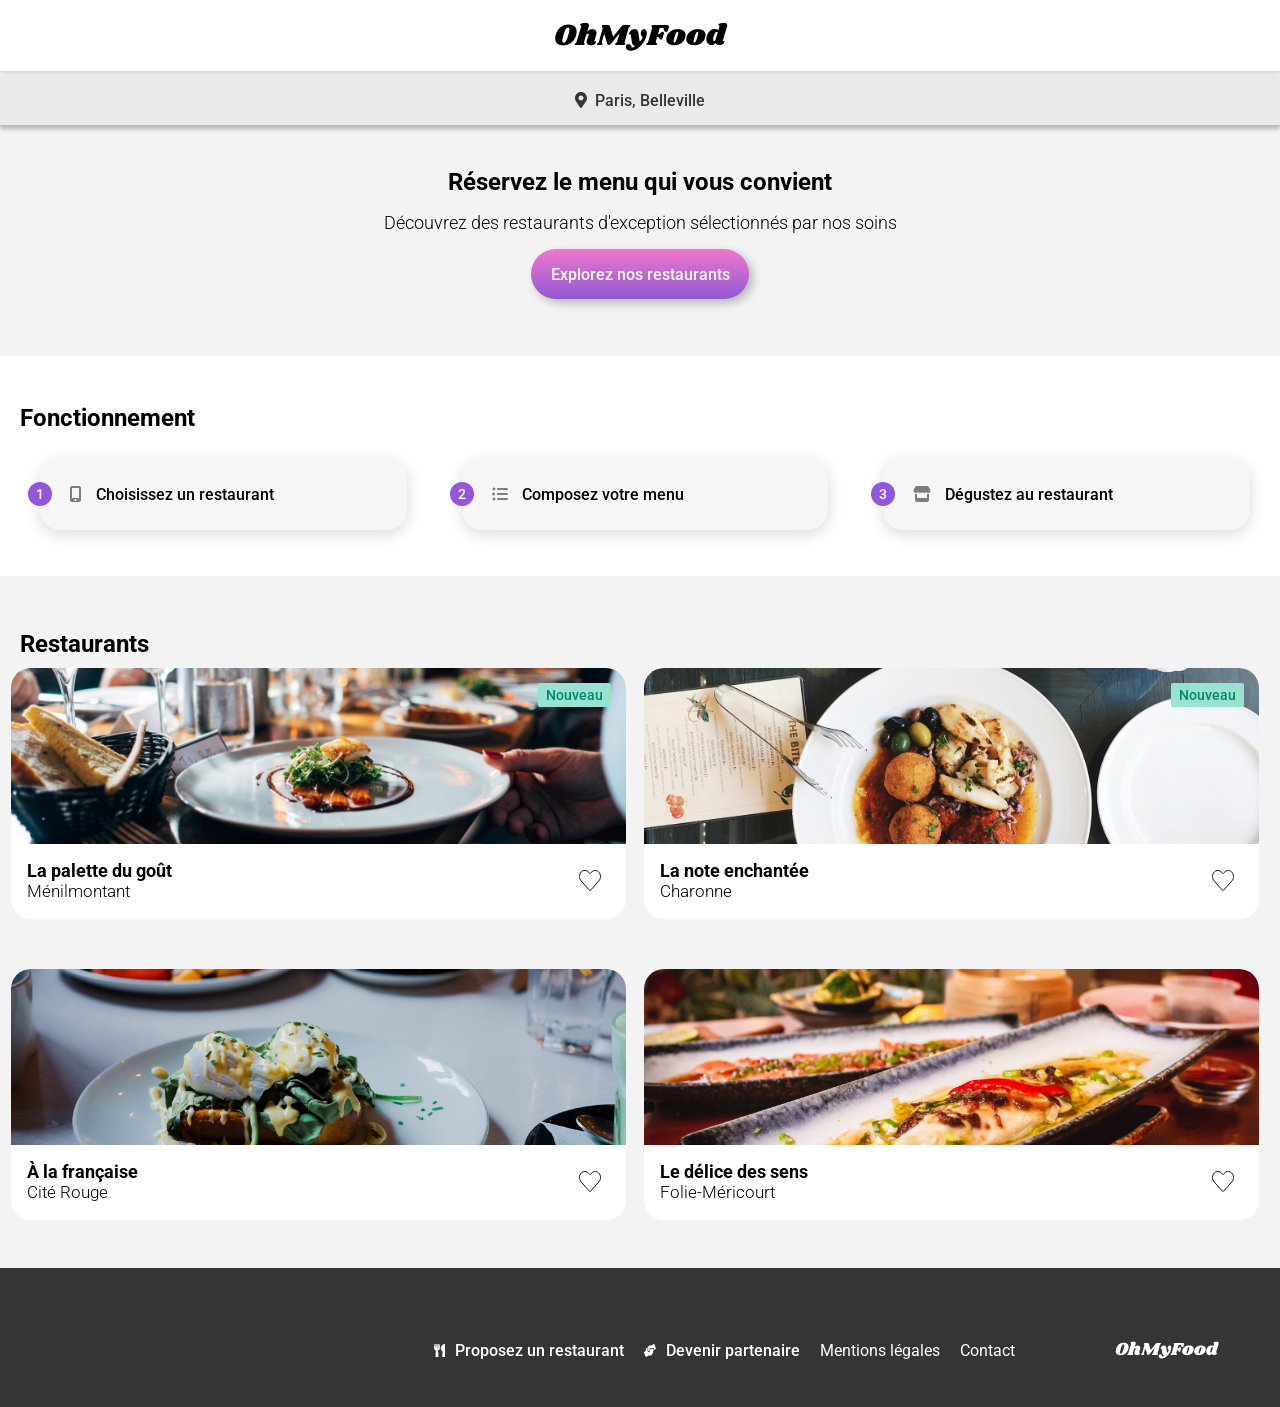
==== commit d26515b9: "test modif chemin image pour github page" ====
--- a/index.html
+++ b/index.html
@@ -64,7 +64,7 @@
                         <a href="restaurant-1.html">
                         <article class="restaurant__card">
                             <p class="newLabel">Nouveau</p>
-                            <img src="/restaurants/resto1.jpg" alt="photo restaurant 1">
+                            <img src="restaurants/resto1.jpg" alt="photo restaurant 1">
                             <div class="restaurant__card-content">
                                 <div class="restaurant__card-txt">
                                     <h3>La palette du goût</h3>
@@ -78,7 +78,7 @@
                         <a href="restaurant-2.html">
                         <article class="restaurant__card">
                             <p class="newLabel">Nouveau</p>
-                            <img src="/restaurants/resto2.jpg" alt="photo restaurant 2">
+                            <img src="restaurants/resto2.jpg" alt="photo restaurant 2">
                             <div class="restaurant__card-content">
                                 <div class="restaurant__card-txt">
                                     <h3>La note enchantée</h3>
--- a/sass/index-style.css
+++ b/sass/index-style.css
@@ -374,7 +374,7 @@
 .intro h2 {
   padding-top: 39px;
   margin: 0px;
-  width: 275px;
+  width: 80%;
 }
 .intro p {
   font-family: "Roboto", sans-serif;
